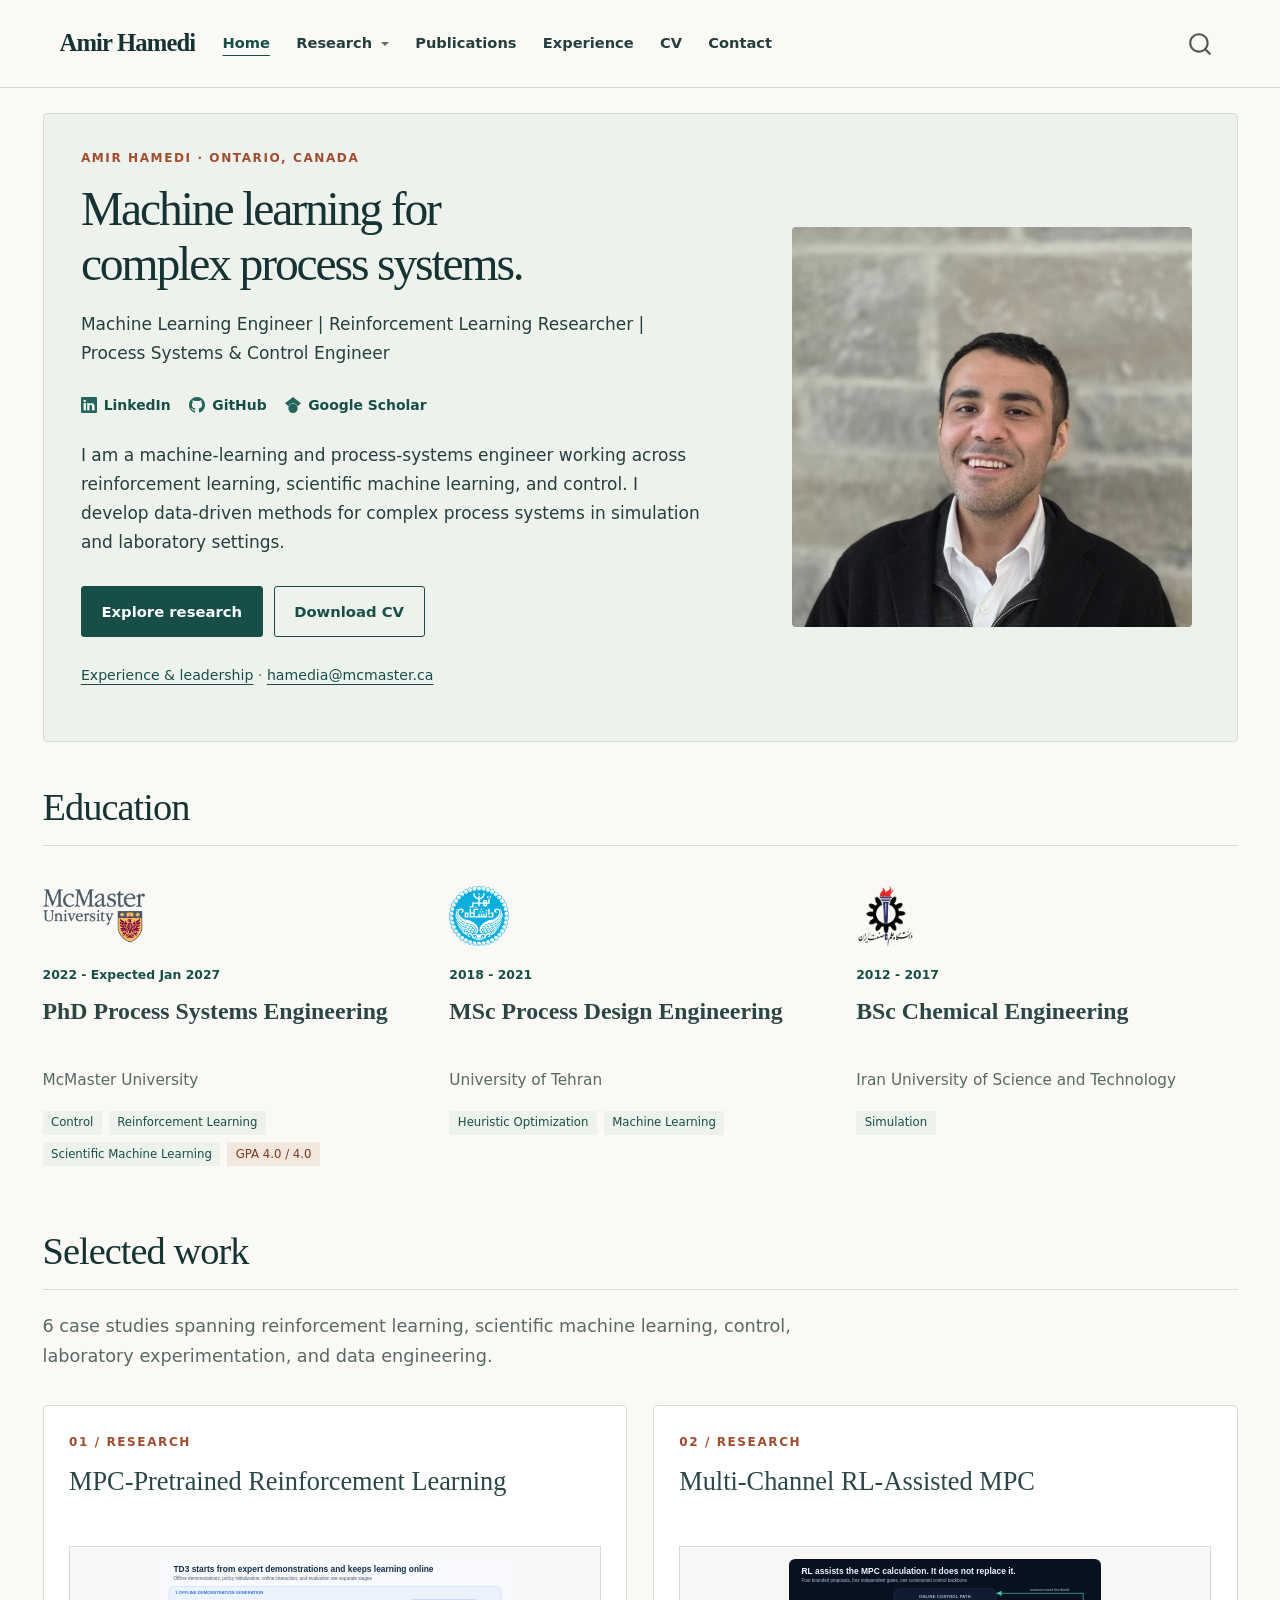
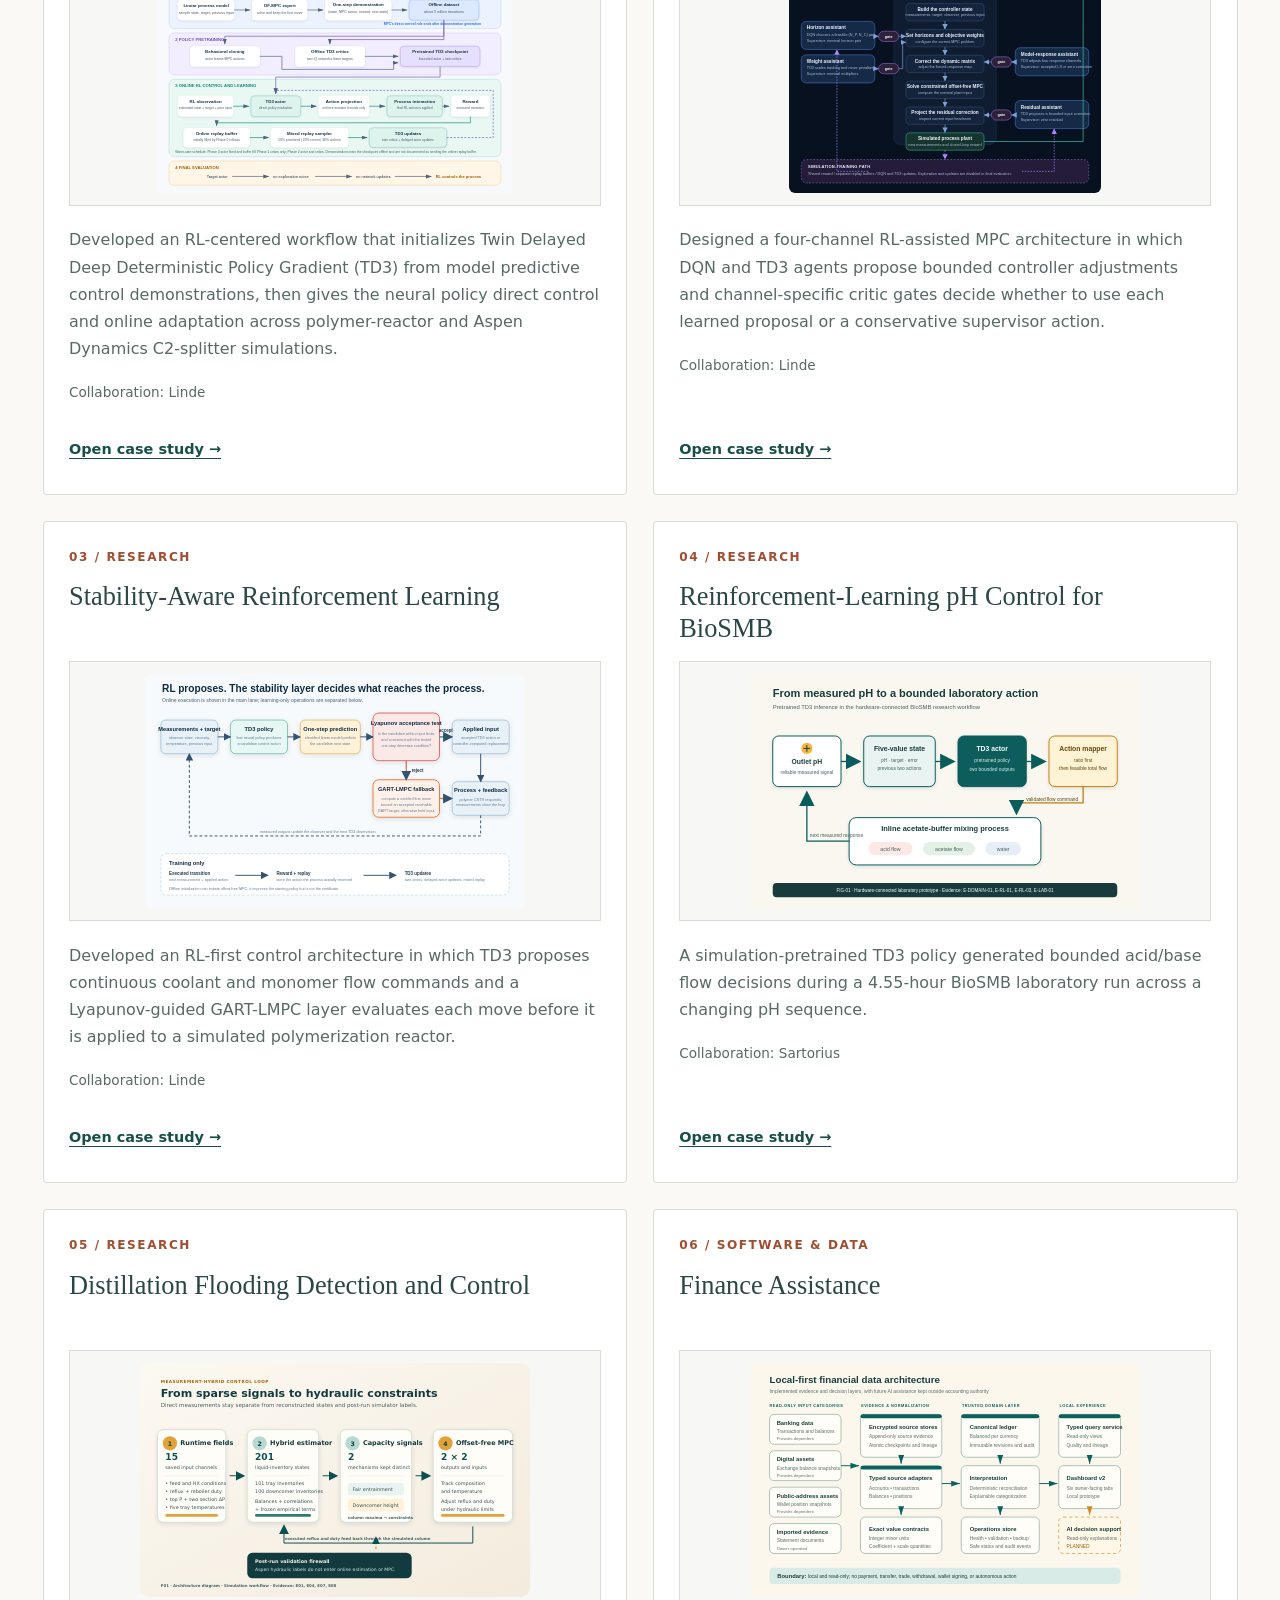
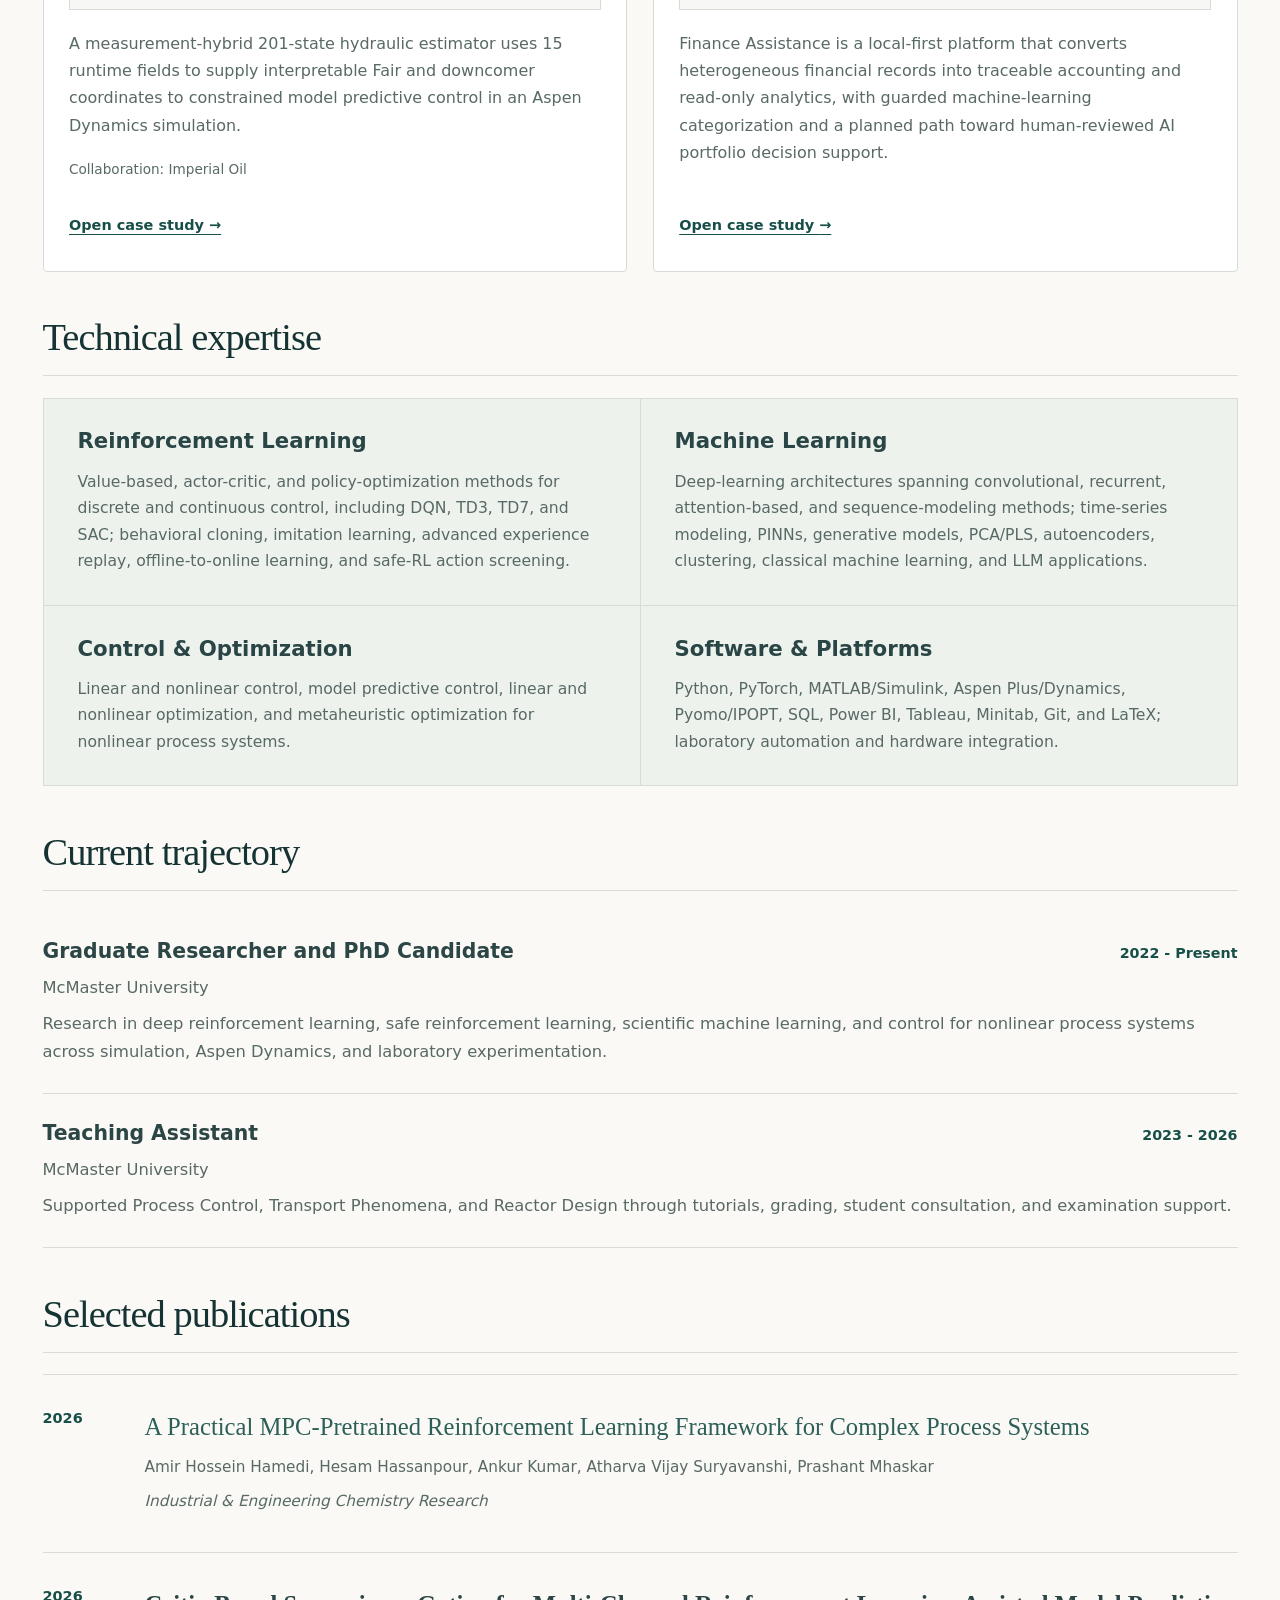
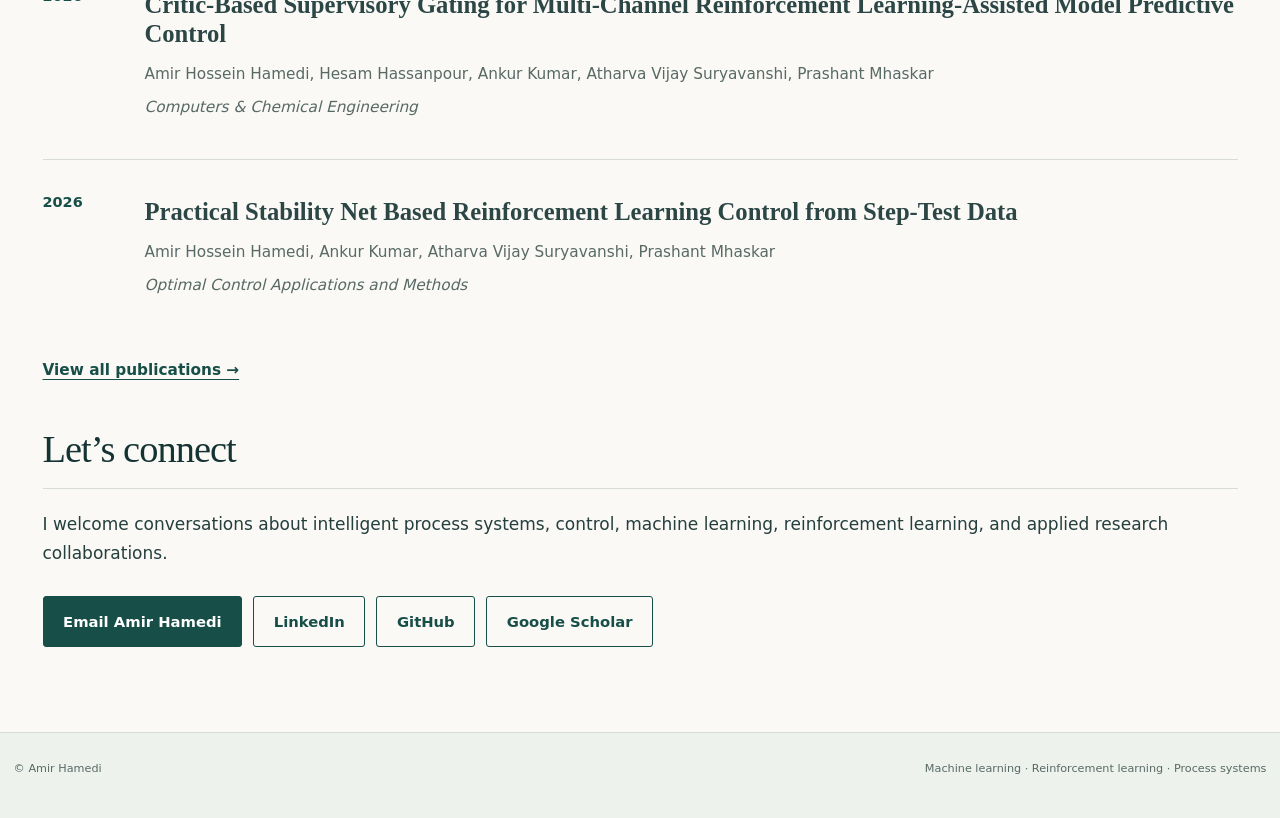
==== index.html @ c7c237b6 "Publish approved personal website and unchanged CV" ====
<!DOCTYPE html>
<html xmlns="http://www.w3.org/1999/xhtml" lang="en" xml:lang="en"><head>

<meta charset="utf-8">
<meta name="generator" content="quarto-1.9.38">

<meta name="viewport" content="width=device-width, initial-scale=1.0, user-scalable=yes">

<meta name="description" content="Machine Learning Engineer | Reinforcement Learning Researcher | Process Systems &amp; Control Engineer. Research, software, experience, and CV.">

<title>Amir Hamedi — Machine Learning, Reinforcement Learning &amp; Control – Amir Hamedi</title>
<style>
/* Default styles provided by pandoc.
** See https://pandoc.org/MANUAL.html#variables-for-html for config info.
*/
code{white-space: pre-wrap;}
span.smallcaps{font-variant: small-caps;}
div.columns{display: flex; gap: min(4vw, 1.5em);}
div.column{flex: auto; overflow-x: auto;}
div.hanging-indent{margin-left: 1.5em; text-indent: -1.5em;}
ul.task-list{list-style: none;}
ul.task-list li input[type="checkbox"] {
  width: 0.8em;
  margin: 0 0.8em 0.2em -1em; /* quarto-specific, see https://github.com/quarto-dev/quarto-cli/issues/4556 */ 
  vertical-align: middle;
}
</style>


<script src="site_libs/quarto-nav/quarto-nav.js"></script>
<script src="site_libs/clipboard/clipboard.min.js"></script>
<script src="site_libs/quarto-search/autocomplete.umd.js"></script>
<script src="site_libs/quarto-search/fuse.min.js"></script>
<script src="site_libs/quarto-search/quarto-search.js"></script>
<meta name="quarto:offset" content="./">
<link href="./favicon.svg" rel="icon" type="image/svg+xml">
<script src="site_libs/quarto-html/quarto.js" type="module"></script>
<script src="site_libs/quarto-html/tabsets/tabsets.js" type="module"></script>
<script src="site_libs/quarto-html/popper.min.js"></script>
<script src="site_libs/quarto-html/tippy.umd.min.js"></script>
<script src="site_libs/quarto-html/anchor.min.js"></script>
<link href="site_libs/quarto-html/tippy.css" rel="stylesheet">
<link href="site_libs/quarto-html/quarto-syntax-highlighting-15634bcf2e68342d4ad2dfa704d543f6.css" rel="stylesheet" id="quarto-text-highlighting-styles">
<script src="site_libs/bootstrap/bootstrap.min.js"></script>
<link href="site_libs/bootstrap/bootstrap-icons.css" rel="stylesheet">
<link href="site_libs/bootstrap/bootstrap-f1567f6532da11e0b3c9d7d9c23d1e21.min.css" rel="stylesheet" append-hash="true" id="quarto-bootstrap" data-mode="light">
<script id="quarto-search-options" type="application/json">{
  "location": "navbar",
  "copy-button": false,
  "collapse-after": 3,
  "panel-placement": "end",
  "type": "overlay",
  "limit": 50,
  "keyboard-shortcut": [
    "f",
    "/",
    "s"
  ],
  "show-item-context": false,
  "language": {
    "search-no-results-text": "No results",
    "search-matching-documents-text": "matching documents",
    "search-copy-link-title": "Copy link to search",
    "search-hide-matches-text": "Hide additional matches",
    "search-more-match-text": "more match in this document",
    "search-more-matches-text": "more matches in this document",
    "search-clear-button-title": "Clear",
    "search-text-placeholder": "",
    "search-detached-cancel-button-title": "Cancel",
    "search-submit-button-title": "Submit",
    "search-label": "Search"
  }
}</script>


<link rel="stylesheet" href="styles.css">
<meta property="og:title" content="Amir Hamedi — Machine Learning, Reinforcement Learning &amp; Control">
<meta property="og:description" content="Machine Learning Engineer | Reinforcement Learning Researcher | Process Systems &amp; Control Engineer. Research, software, experience, and CV.">
<meta property="og:image" content="https://amirhamedi.me/assets/profile/amir-hamedi.jpg">
<meta property="og:site_name" content="Amir Hamedi">
<meta property="og:image:alt" content="Portrait of Amir Hamedi">
</head>

<body class="nav-fixed fullcontent quarto-light">

<div id="quarto-search-results"></div>
  <header id="quarto-header" class="headroom fixed-top">
    <nav class="navbar navbar-expand-lg " data-bs-theme="dark">
      <div class="navbar-container container-fluid">
      <div class="navbar-brand-container mx-auto">
    <a class="navbar-brand" href="./index.html">
    <span class="navbar-title">Amir Hamedi</span>
    </a>
  </div>
            <div id="quarto-search" class="" title="Search"></div>
          <button class="navbar-toggler" type="button" data-bs-toggle="collapse" data-bs-target="#navbarCollapse" aria-controls="navbarCollapse" role="menu" aria-expanded="false" aria-label="Toggle navigation" onclick="if (window.quartoToggleHeadroom) { window.quartoToggleHeadroom(); }">
  <span class="navbar-toggler-icon"></span>
</button>
          <div class="collapse navbar-collapse" id="navbarCollapse">
            <ul class="navbar-nav navbar-nav-scroll me-auto">
  <li class="nav-item">
    <a class="nav-link active" href="./index.html" aria-current="page"> 
<span class="menu-text">Home</span></a>
  </li>  
  <li class="nav-item dropdown ">
    <a class="nav-link dropdown-toggle" href="#" id="nav-menu-research" role="link" data-bs-toggle="dropdown" aria-expanded="false">
 <span class="menu-text">Research</span>
    </a>
    <ul class="dropdown-menu" aria-labelledby="nav-menu-research">    
        <li>
    <a class="dropdown-item" href="./projects.html">
 <span class="dropdown-text">Research Overview</span></a>
  </li>  
        <li>
    <a class="dropdown-item" href="./research/mpc-pretrained-rl.html">
 <span class="dropdown-text">MPC-Pretrained Reinforcement Learning</span></a>
  </li>  
        <li>
    <a class="dropdown-item" href="./research/multi-channel-rl-mpc.html">
 <span class="dropdown-text">Multi-Channel RL-Assisted MPC</span></a>
  </li>  
        <li>
    <a class="dropdown-item" href="./research/stability-aware-rl.html">
 <span class="dropdown-text">Stability-Aware Reinforcement Learning</span></a>
  </li>  
        <li>
    <a class="dropdown-item" href="./research/biosmb-ph-control.html">
 <span class="dropdown-text">Reinforcement-Learning pH Control for BioSMB</span></a>
  </li>  
        <li>
    <a class="dropdown-item" href="./research/distillation-flooding.html">
 <span class="dropdown-text">Distillation Flooding Detection and Control</span></a>
  </li>  
        <li>
    <a class="dropdown-item" href="./research/finance-assistance.html">
 <span class="dropdown-text">Finance Assistance</span></a>
  </li>  
    </ul>
  </li>
  <li class="nav-item">
    <a class="nav-link" href="./publications.html"> 
<span class="menu-text">Publications</span></a>
  </li>  
  <li class="nav-item">
    <a class="nav-link" href="./experience.html"> 
<span class="menu-text">Experience</span></a>
  </li>  
  <li class="nav-item">
    <a class="nav-link" href="./cv.html"> 
<span class="menu-text">CV</span></a>
  </li>  
  <li class="nav-item">
    <a class="nav-link" href="./contact.html"> 
<span class="menu-text">Contact</span></a>
  </li>  
</ul>
          </div> <!-- /navcollapse -->
            <div class="quarto-navbar-tools">
</div>
      </div> <!-- /container-fluid -->
    </nav>
</header>
<!-- content -->
<div id="quarto-content" class="quarto-container page-columns page-rows-contents page-layout-article page-navbar">
<!-- sidebar -->
<!-- margin-sidebar -->
    
<!-- main -->
<main class="content" id="quarto-document-content"><header id="title-block-header" class="quarto-title-block"><h1 class="title display-7">Amir Hamedi</h1></header>

<header id="title-block-header">


</header>


<div class="hero">
<div class="hero-copy">
<div class="eyebrow">
<p>Amir Hamedi · Ontario, Canada</p>
</div>
<section id="machine-learning-for-complex-process-systems." class="level1">
<h1>Machine learning for complex process systems.</h1>
<p class="hero-role">
Machine Learning Engineer | Reinforcement Learning Researcher | Process Systems &amp; Control Engineer
</p>
<nav class="profile-links" aria-label="Professional profiles">

  <a href="https://www.linkedin.com/in/amir-hossein-hamedi/" rel="me" class="profile-link">
    <i class="bi bi-linkedin" aria-hidden="true"></i>
    <span>LinkedIn</span>
  </a>

  <a href="https://github.com/amirhm10" rel="me" class="profile-link">
    <i class="bi bi-github" aria-hidden="true"></i>
    <span>GitHub</span>
  </a>

  <a href="https://scholar.google.ca/citations?user=NS57XxEAAAAJ&amp;hl=en&amp;oi=ao" rel="me" class="profile-link">
    <svg xmlns="http://www.w3.org/2000/svg" width="16" height="16" viewbox="0 0 24 24" fill="#24645c" style="width:16px;height:16px;flex:none" aria-hidden="true"><path d="M5.242 13.769L0 9.5 12 0l12 9.5-5.242 4.269C17.548 11.249 14.978 9.5 12 9.5c-2.977 0-5.548 1.748-6.758 4.269zM12 10a7 7 0 1 0 0 14 7 7 0 0 0 0-14z"></path></svg>
    <span>Google Scholar</span>
  </a>

</nav>
<p>I am a machine-learning and process-systems engineer working across reinforcement learning, scientific machine learning, and control. I develop data-driven methods for complex process systems in simulation and laboratory settings.</p>
<div class="hero-actions">
<p><a href="projects.html" class="button button-primary">Explore research</a> <a href="files/amir-hamedi-cv.pdf" class="button button-secondary" download="">Download CV</a></p>
</div>
<div class="contact-strip">
<p><a href="experience.html">Experience &amp; leadership</a> · <a href="mailto:hamedia@mcmaster.ca">hamedia@mcmaster.ca</a></p>
</div>
</section>
</div>
<div class="hero-portrait">
<p><img src="assets/profile/amir-hamedi.jpg" alt="Portrait of Amir Hamedi" width="400" height="400" decoding="async" fetchpriority="high"></p>
</div>
</div>
<section id="education" class="level2">
<h2 class="anchored" data-anchor-id="education">Education</h2>
<div class="education-grid">

<article class="education-card">
  <div class="education-card-head">
    <div class="education-card-copy">
      <span class="education-period">2022 - Expected Jan 2027</span>
      <h3 class="anchored">PhD Process Systems Engineering</h3>
      <span class="education-organization">McMaster University</span>
    </div>
    <div class="education-logo-frame"><img src="assets/education/mcmaster-university.png" alt="McMaster University logo" width="316" height="168" loading="lazy" decoding="async"></div>
  </div>
  
  <div class="education-tags" aria-label="Academic focus">
    <span class="education-tag">Control</span><span class="education-tag">Reinforcement Learning</span><span class="education-tag">Scientific Machine Learning</span>
    <span class="education-tag education-gpa">GPA 4.0 / 4.0</span>
  </div>
  
</article>

<article class="education-card">
  <div class="education-card-head">
    <div class="education-card-copy">
      <span class="education-period">2018 - 2021</span>
      <h3 class="anchored">MSc Process Design Engineering</h3>
      <span class="education-organization">University of Tehran</span>
    </div>
    <div class="education-logo-frame"><img src="assets/education/university-of-tehran.svg" alt="University of Tehran logo" width="316" height="316" loading="lazy" decoding="async"></div>
  </div>
  
  <div class="education-tags" aria-label="Academic focus">
    <span class="education-tag">Heuristic Optimization</span><span class="education-tag">Machine Learning</span>
    
  </div>
  
</article>

<article class="education-card">
  <div class="education-card-head">
    <div class="education-card-copy">
      <span class="education-period">2012 - 2017</span>
      <h3 class="anchored">BSc Chemical Engineering</h3>
      <span class="education-organization">Iran University of Science and Technology</span>
    </div>
    <div class="education-logo-frame"><img src="assets/education/iran-university-science-technology.png" alt="Iran University of Science and Technology logo" width="313" height="317" loading="lazy" decoding="async"></div>
  </div>
  
  <div class="education-tags" aria-label="Academic focus">
    <span class="education-tag">Simulation</span>
    
  </div>
  
</article>

</div>
</section>
<section id="selected-work" class="level2">
<h2 class="anchored" data-anchor-id="selected-work">Selected work</h2>
<div class="section-lede">
<p>6 case studies spanning reinforcement learning, scientific machine learning, control, laboratory experimentation, and data engineering.</p>
</div>
<div class="research-grid">

  <article class="research-card">
    <span class="project-index">01 / RESEARCH</span>
    <h3 class="anchored"><a href="research/mpc-pretrained-rl.html">MPC-Pretrained Reinforcement Learning</a></h3>
    
    <a class="work-preview" href="research/mpc-pretrained-rl.html" aria-label="Explore MPC-Pretrained Reinforcement Learning">
      <img src="assets/projects/mpc-pretrained-rl/architecture-overview.svg" alt="Four-stage diagram showing offline MPC demonstration generation, behavioral cloning and offline critic training, online TD3 control with bounded actions and mixed replay, and final evaluation without exploration or network updates. MPC is used to initialize the RL policy and is not the online controller." width="600" height="260" loading="lazy" decoding="async">
    </a>
    
    <p class="research-card-summary">Developed an RL-centered workflow that initializes Twin Delayed Deep Deterministic Policy Gradient (TD3) from model predictive control demonstrations, then gives the neural policy direct control and online adaptation across polymer-reactor and Aspen Dynamics C2-splitter simulations.</p>
    <p class="meta-line">Collaboration: Linde</p>
    <p class="research-card-action"><a class="card-link" href="research/mpc-pretrained-rl.html">Open case study <span aria-hidden="true">→</span></a></p>
  </article>

  <article class="research-card">
    <span class="project-index">02 / RESEARCH</span>
    <h3 class="anchored"><a href="research/multi-channel-rl-mpc.html">Multi-Channel RL-Assisted MPC</a></h3>
    
    <a class="work-preview" href="research/multi-channel-rl-mpc.html" aria-label="Explore Multi-Channel RL-Assisted MPC">
      <img src="assets/projects/multi-channel-rl-mpc/architecture-overview.svg" alt="A vertical controller pipeline connects measurements and targets to horizon and weight configuration, dynamic-matrix correction, constrained MPC, residual projection, and a simulated process. A DQN assistant and three TD3 assistants each pass through a separate critic gate, with a dashed simulation-learning path below." width="600" height="260" loading="lazy" decoding="async">
    </a>
    
    <p class="research-card-summary">Designed a four-channel RL-assisted MPC architecture in which DQN and TD3 agents propose bounded controller adjustments and channel-specific critic gates decide whether to use each learned proposal or a conservative supervisor action.</p>
    <p class="meta-line">Collaboration: Linde</p>
    <p class="research-card-action"><a class="card-link" href="research/multi-channel-rl-mpc.html">Open case study <span aria-hidden="true">→</span></a></p>
  </article>

  <article class="research-card">
    <span class="project-index">03 / RESEARCH</span>
    <h3 class="anchored"><a href="research/stability-aware-rl.html">Stability-Aware Reinforcement Learning</a></h3>
    
    <a class="work-preview" href="research/stability-aware-rl.html" aria-label="Explore Stability-Aware Reinforcement Learning">
      <img src="assets/projects/stability-aware-rl/architecture-overview.svg" alt="A left-to-right flow from measurements and target through TD3, one-step prediction, and a Lyapunov acceptance test. The accepted path goes to the applied input; the rejected path goes to GART-LMPC fallback before joining the applied-input path. Process feedback closes the loop, while reward, replay, and policy updates appear in a separate training-only lane." width="600" height="260" loading="lazy" decoding="async">
    </a>
    
    <p class="research-card-summary">Developed an RL-first control architecture in which TD3 proposes continuous coolant and monomer flow commands and a Lyapunov-guided GART-LMPC layer evaluates each move before it is applied to a simulated polymerization reactor.</p>
    <p class="meta-line">Collaboration: Linde</p>
    <p class="research-card-action"><a class="card-link" href="research/stability-aware-rl.html">Open case study <span aria-hidden="true">→</span></a></p>
  </article>

  <article class="research-card">
    <span class="project-index">04 / RESEARCH</span>
    <h3 class="anchored"><a href="research/biosmb-ph-control.html">Reinforcement-Learning pH Control for BioSMB</a></h3>
    
    <a class="work-preview" href="research/biosmb-ph-control.html" aria-label="Explore Reinforcement-Learning pH Control for BioSMB">
      <img src="assets/projects/biosmb-ph-control/biosmb-control-workflow.svg" alt="Diagram showing outlet pH flowing into a five-value state, then a pretrained TD3 actor, a ratio-first action mapper, and an inline acetate-buffer mixing process with acid, acetate, and water streams returning the next pH measurement." width="600" height="260" loading="lazy" decoding="async">
    </a>
    
    <p class="research-card-summary">A simulation-pretrained TD3 policy generated bounded acid/base flow decisions during a 4.55-hour BioSMB laboratory run across a changing pH sequence.</p>
    <p class="meta-line">Collaboration: Sartorius</p>
    <p class="research-card-action"><a class="card-link" href="research/biosmb-ph-control.html">Open case study <span aria-hidden="true">→</span></a></p>
  </article>

  <article class="research-card">
    <span class="project-index">05 / RESEARCH</span>
    <h3 class="anchored"><a href="research/distillation-flooding.html">Distillation Flooding Detection and Control</a></h3>
    
    <a class="work-preview" href="research/distillation-flooding.html" aria-label="Explore Distillation Flooding Detection and Control">
      <img src="assets/projects/distillation-flooding/flooding-workflow.svg" alt="Left-to-right workflow showing sparse process measurements entering a 201-state hydraulic estimator, producing two flooding coordinates for offset-free MPC, with a separate dashed path to post-run Aspen validation." width="600" height="260" loading="lazy" decoding="async">
    </a>
    
    <p class="research-card-summary">A measurement-hybrid 201-state hydraulic estimator uses 15 runtime fields to supply interpretable Fair and downcomer coordinates to constrained model predictive control in an Aspen Dynamics simulation.</p>
    <p class="meta-line">Collaboration: Imperial Oil</p>
    <p class="research-card-action"><a class="card-link" href="research/distillation-flooding.html">Open case study <span aria-hidden="true">→</span></a></p>
  </article>

  <article class="research-card">
    <span class="project-index">06 / SOFTWARE &amp; DATA</span>
    <h3 class="anchored"><a href="research/finance-assistance.html">Finance Assistance</a></h3>
    
    <a class="work-preview" href="research/finance-assistance.html" aria-label="Explore Finance Assistance">
      <img src="assets/projects/finance-assistance/platform-architecture.svg" alt="Layered architecture showing generic read-only financial inputs flowing through encrypted evidence stores and typed adapters into an exact canonical ledger, reconciliation, categorization, operations, typed queries, and Dashboard v2, with a dashed planned AI layer." width="600" height="260" loading="lazy" decoding="async">
    </a>
    
    <p class="research-card-summary">Finance Assistance is a local-first platform that converts heterogeneous financial records into traceable accounting and read-only analytics, with guarded machine-learning categorization and a planned path toward human-reviewed AI portfolio decision support.</p>
    
    <p class="research-card-action"><a class="card-link" href="research/finance-assistance.html">Open case study <span aria-hidden="true">→</span></a></p>
  </article>

</div>

</section>
<section id="technical-expertise" class="level2">
<h2 class="anchored" data-anchor-id="technical-expertise">Technical expertise</h2>
<div class="card-grid">
<section id="reinforcement-learning" class="level3 capability-card">
<h3 class="anchored" data-anchor-id="reinforcement-learning">Reinforcement Learning</h3>
<p>Value-based, actor-critic, and policy-optimization methods for discrete and continuous control, including DQN, TD3, TD7, and SAC; behavioral cloning, imitation learning, advanced experience replay, offline-to-online learning, and safe-RL action screening.</p>
</section>
<section id="machine-learning" class="level3 capability-card">
<h3 class="anchored" data-anchor-id="machine-learning">Machine Learning</h3>
<p>Deep-learning architectures spanning convolutional, recurrent, attention-based, and sequence-modeling methods; time-series modeling, PINNs, generative models, PCA/PLS, autoencoders, clustering, classical machine learning, and LLM applications.</p>
</section>
<section id="control-optimization" class="level3 capability-card">
<h3 class="anchored" data-anchor-id="control-optimization">Control &amp; Optimization</h3>
<p>Linear and nonlinear control, model predictive control, linear and nonlinear optimization, and metaheuristic optimization for nonlinear process systems.</p>
</section>
<section id="software-platforms" class="level3 capability-card">
<h3 class="anchored" data-anchor-id="software-platforms">Software &amp; Platforms</h3>
<p>Python, PyTorch, MATLAB/Simulink, Aspen Plus/Dynamics, Pyomo/IPOPT, SQL, Power BI, Tableau, Minitab, Git, and LaTeX; laboratory automation and hardware integration.</p>
</section>
</div>
</section>
<section id="current-trajectory" class="level2">
<h2 class="anchored" data-anchor-id="current-trajectory">Current trajectory</h2>
<div class="timeline-list">

  <article class="timeline-item">
    <div class="timeline-heading">
      <h3 class="anchored">Graduate Researcher and PhD Candidate</h3>
      <span class="timeline-period">2022 - Present</span>
    </div>
    <p class="timeline-org">McMaster University</p>
    <p class="timeline-description">Research in deep reinforcement learning, safe reinforcement learning, scientific machine learning, and control for nonlinear process systems across simulation, Aspen Dynamics, and laboratory experimentation.</p>
  </article>

  <article class="timeline-item">
    <div class="timeline-heading">
      <h3 class="anchored">Teaching Assistant</h3>
      <span class="timeline-period">2023 - 2026</span>
    </div>
    <p class="timeline-org">McMaster University</p>
    <p class="timeline-description">Supported Process Control, Transport Phenomena, and Reactor Design through tutorials, grading, student consultation, and examination support.</p>
  </article>

</div>

</section>
<section id="selected-publications" class="level2">
<h2 class="anchored" data-anchor-id="selected-publications">Selected publications</h2>
<div class="publication-row">
<p><span class="publication-year">2026</span></p>
<section id="a-practical-mpc-pretrained-reinforcement-learning-framework-for-complex-process-systems" class="level3">
<h3 class="anchored" data-anchor-id="a-practical-mpc-pretrained-reinforcement-learning-framework-for-complex-process-systems"><a href="https://doi.org/10.1021/acs.iecr.6c00277">A Practical MPC-Pretrained Reinforcement Learning Framework for Complex Process Systems</a></h3>
<p>Amir Hossein Hamedi, Hesam Hassanpour, Ankur Kumar, Atharva Vijay Suryavanshi, Prashant Mhaskar</p>
<p><em>Industrial &amp; Engineering Chemistry Research</em></p>
</section>
</div>
<div class="publication-row">
<p><span class="publication-year">2026</span></p>
<section id="critic-based-supervisory-gating-for-multi-channel-reinforcement-learning-assisted-model-predictive-control" class="level3">
<h3 class="anchored" data-anchor-id="critic-based-supervisory-gating-for-multi-channel-reinforcement-learning-assisted-model-predictive-control">Critic-Based Supervisory Gating for Multi-Channel Reinforcement Learning-Assisted Model Predictive Control</h3>
<p>Amir Hossein Hamedi, Hesam Hassanpour, Ankur Kumar, Atharva Vijay Suryavanshi, Prashant Mhaskar</p>
<p><em>Computers &amp; Chemical Engineering</em></p>
</section>
</div>
<div class="publication-row">
<p><span class="publication-year">2026</span></p>
<section id="practical-stability-net-based-reinforcement-learning-control-from-step-test-data" class="level3">
<h3 class="anchored" data-anchor-id="practical-stability-net-based-reinforcement-learning-control-from-step-test-data">Practical Stability Net Based Reinforcement Learning Control from Step-Test Data</h3>
<p>Amir Hossein Hamedi, Ankur Kumar, Atharva Vijay Suryavanshi, Prashant Mhaskar</p>
<p><em>Optimal Control Applications and Methods</em></p>
</section>
</div>
<p><a href="publications.html" class="text-link">View all publications →</a></p>
</section>
<section id="lets-connect" class="level2">
<h2 class="anchored" data-anchor-id="lets-connect">Let’s connect</h2>
<p>I welcome conversations about intelligent process systems, control, machine learning, reinforcement learning, and applied research collaborations.</p>
<div class="contact-actions">
<p><a href="mailto:hamedia@mcmaster.ca" class="button button-primary">Email Amir Hamedi</a> <a href="https://www.linkedin.com/in/amir-hossein-hamedi/" class="button button-secondary">LinkedIn</a> <a href="https://github.com/amirhm10" class="button button-secondary">GitHub</a> <a href="https://scholar.google.ca/citations?user=NS57XxEAAAAJ&amp;hl=en&amp;oi=ao" class="button button-secondary">Google Scholar</a></p>
</div>


</section>

</main> <!-- /main -->
<script id="quarto-html-after-body" type="application/javascript">
  window.document.addEventListener("DOMContentLoaded", function (event) {
    const icon = "";
    const anchorJS = new window.AnchorJS();
    anchorJS.options = {
      placement: 'right',
      icon: icon
    };
    anchorJS.add('.anchored');
    const isCodeAnnotation = (el) => {
      for (const clz of el.classList) {
        if (clz.startsWith('code-annotation-')) {                     
          return true;
        }
      }
      return false;
    }
    const onCopySuccess = function(e) {
      // button target
      const button = e.trigger;
      // don't keep focus
      button.blur();
      // flash "checked"
      button.classList.add('code-copy-button-checked');
      var currentTitle = button.getAttribute("title");
      button.setAttribute("title", "Copied!");
      let tooltip;
      if (window.bootstrap) {
        button.setAttribute("data-bs-toggle", "tooltip");
        button.setAttribute("data-bs-placement", "left");
        button.setAttribute("data-bs-title", "Copied!");
        tooltip = new bootstrap.Tooltip(button, 
          { trigger: "manual", 
            customClass: "code-copy-button-tooltip",
            offset: [0, -8]});
        tooltip.show();    
      }
      setTimeout(function() {
        if (tooltip) {
          tooltip.hide();
          button.removeAttribute("data-bs-title");
          button.removeAttribute("data-bs-toggle");
          button.removeAttribute("data-bs-placement");
        }
        button.setAttribute("title", currentTitle);
        button.classList.remove('code-copy-button-checked');
      }, 1000);
      // clear code selection
      e.clearSelection();
    }
    const getTextToCopy = function(trigger) {
      const outerScaffold = trigger.parentElement.cloneNode(true);
      const codeEl = outerScaffold.querySelector('code');
      for (const childEl of codeEl.children) {
        if (isCodeAnnotation(childEl)) {
          childEl.remove();
        }
      }
      return codeEl.innerText;
    }
    const clipboard = new window.ClipboardJS('.code-copy-button:not([data-in-quarto-modal])', {
      text: getTextToCopy
    });
    clipboard.on('success', onCopySuccess);
    if (window.document.getElementById('quarto-embedded-source-code-modal')) {
      const clipboardModal = new window.ClipboardJS('.code-copy-button[data-in-quarto-modal]', {
        text: getTextToCopy,
        container: window.document.getElementById('quarto-embedded-source-code-modal')
      });
      clipboardModal.on('success', onCopySuccess);
    }
      var localhostRegex = new RegExp(/^(?:http|https):\/\/localhost\:?[0-9]*\//);
      var mailtoRegex = new RegExp(/^mailto:/);
        var filterRegex = new RegExp("https:\/\/amirhamedi\.me");
      var isInternal = (href) => {
          return filterRegex.test(href) || localhostRegex.test(href) || mailtoRegex.test(href);
      }
      // Inspect non-navigation links and adorn them if external
     var links = window.document.querySelectorAll('a[href]:not(.nav-link):not(.navbar-brand):not(.toc-action):not(.sidebar-link):not(.sidebar-item-toggle):not(.pagination-link):not(.no-external):not([aria-hidden]):not(.dropdown-item):not(.quarto-navigation-tool):not(.about-link)');
      for (var i=0; i<links.length; i++) {
        const link = links[i];
        if (!isInternal(link.href)) {
          // undo the damage that might have been done by quarto-nav.js in the case of
          // links that we want to consider external
          if (link.dataset.originalHref !== undefined) {
            link.href = link.dataset.originalHref;
          }
            // target, if specified
            link.setAttribute("target", "_blank");
            if (link.getAttribute("rel") === null) {
              link.setAttribute("rel", "noopener");
            }
        }
      }
    function tippyHover(el, contentFn, onTriggerFn, onUntriggerFn) {
      const config = {
        allowHTML: true,
        maxWidth: 500,
        delay: 100,
        arrow: false,
        appendTo: function(el) {
            return el.parentElement;
        },
        interactive: true,
        interactiveBorder: 10,
        theme: 'quarto',
        placement: 'bottom-start',
      };
      if (contentFn) {
        config.content = contentFn;
      }
      if (onTriggerFn) {
        config.onTrigger = onTriggerFn;
      }
      if (onUntriggerFn) {
        config.onUntrigger = onUntriggerFn;
      }
      window.tippy(el, config); 
    }
    const noterefs = window.document.querySelectorAll('a[role="doc-noteref"]');
    for (var i=0; i<noterefs.length; i++) {
      const ref = noterefs[i];
      tippyHover(ref, function() {
        // use id or data attribute instead here
        let href = ref.getAttribute('data-footnote-href') || ref.getAttribute('href');
        try { href = new URL(href).hash; } catch {}
        const id = href.replace(/^#\/?/, "");
        const note = window.document.getElementById(id);
        if (note) {
          return note.innerHTML;
        } else {
          return "";
        }
      });
    }
    const xrefs = window.document.querySelectorAll('a.quarto-xref');
    const processXRef = (id, note) => {
      // Strip column container classes
      const stripColumnClz = (el) => {
        el.classList.remove("page-full", "page-columns");
        if (el.children) {
          for (const child of el.children) {
            stripColumnClz(child);
          }
        }
      }
      stripColumnClz(note)
      if (id === null || id.startsWith('sec-')) {
        // Special case sections, only their first couple elements
        const container = document.createElement("div");
        if (note.children && note.children.length > 2) {
          container.appendChild(note.children[0].cloneNode(true));
          for (let i = 1; i < note.children.length; i++) {
            const child = note.children[i];
            if (child.tagName === "P" && child.innerText === "") {
              continue;
            } else {
              container.appendChild(child.cloneNode(true));
              break;
            }
          }
          if (window.Quarto?.typesetMath) {
            window.Quarto.typesetMath(container);
          }
          return container.innerHTML
        } else {
          if (window.Quarto?.typesetMath) {
            window.Quarto.typesetMath(note);
          }
          return note.innerHTML;
        }
      } else {
        // Remove any anchor links if they are present
        const anchorLink = note.querySelector('a.anchorjs-link');
        if (anchorLink) {
          anchorLink.remove();
        }
        if (window.Quarto?.typesetMath) {
          window.Quarto.typesetMath(note);
        }
        if (note.classList.contains("callout")) {
          return note.outerHTML;
        } else {
          return note.innerHTML;
        }
      }
    }
    for (var i=0; i<xrefs.length; i++) {
      const xref = xrefs[i];
      tippyHover(xref, undefined, function(instance) {
        instance.disable();
        let url = xref.getAttribute('href');
        let hash = undefined; 
        if (url.startsWith('#')) {
          hash = url;
        } else {
          try { hash = new URL(url).hash; } catch {}
        }
        if (hash) {
          const id = hash.replace(/^#\/?/, "");
          const note = window.document.getElementById(id);
          if (note !== null) {
            try {
              const html = processXRef(id, note.cloneNode(true));
              instance.setContent(html);
            } finally {
              instance.enable();
              instance.show();
            }
          } else {
            // See if we can fetch this
            fetch(url.split('#')[0])
            .then(res => res.text())
            .then(html => {
              const parser = new DOMParser();
              const htmlDoc = parser.parseFromString(html, "text/html");
              const note = htmlDoc.getElementById(id);
              if (note !== null) {
                const html = processXRef(id, note);
                instance.setContent(html);
              } 
            }).finally(() => {
              instance.enable();
              instance.show();
            });
          }
        } else {
          // See if we can fetch a full url (with no hash to target)
          // This is a special case and we should probably do some content thinning / targeting
          fetch(url)
          .then(res => res.text())
          .then(html => {
            const parser = new DOMParser();
            const htmlDoc = parser.parseFromString(html, "text/html");
            const note = htmlDoc.querySelector('main.content');
            if (note !== null) {
              // This should only happen for chapter cross references
              // (since there is no id in the URL)
              // remove the first header
              if (note.children.length > 0 && note.children[0].tagName === "HEADER") {
                note.children[0].remove();
              }
              const html = processXRef(null, note);
              instance.setContent(html);
            } 
          }).finally(() => {
            instance.enable();
            instance.show();
          });
        }
      }, function(instance) {
      });
    }
        let selectedAnnoteEl;
        const selectorForAnnotation = ( cell, annotation) => {
          let cellAttr = 'data-code-cell="' + cell + '"';
          let lineAttr = 'data-code-annotation="' +  annotation + '"';
          const selector = 'span[' + cellAttr + '][' + lineAttr + ']';
          return selector;
        }
        const selectCodeLines = (annoteEl) => {
          const doc = window.document;
          const targetCell = annoteEl.getAttribute("data-target-cell");
          const targetAnnotation = annoteEl.getAttribute("data-target-annotation");
          const annoteSpan = window.document.querySelector(selectorForAnnotation(targetCell, targetAnnotation));
          const lines = annoteSpan.getAttribute("data-code-lines").split(",");
          const lineIds = lines.map((line) => {
            return targetCell + "-" + line;
          })
          let top = null;
          let height = null;
          let parent = null;
          if (lineIds.length > 0) {
              //compute the position of the single el (top and bottom and make a div)
              const el = window.document.getElementById(lineIds[0]);
              top = el.offsetTop;
              height = el.offsetHeight;
              parent = el.parentElement.parentElement;
            if (lineIds.length > 1) {
              const lastEl = window.document.getElementById(lineIds[lineIds.length - 1]);
              const bottom = lastEl.offsetTop + lastEl.offsetHeight;
              height = bottom - top;
            }
            if (top !== null && height !== null && parent !== null) {
              // cook up a div (if necessary) and position it 
              let div = window.document.getElementById("code-annotation-line-highlight");
              if (div === null) {
                div = window.document.createElement("div");
                div.setAttribute("id", "code-annotation-line-highlight");
                div.style.position = 'absolute';
                parent.appendChild(div);
              }
              div.style.top = top - 2 + "px";
              div.style.height = height + 4 + "px";
              div.style.left = 0;
              let gutterDiv = window.document.getElementById("code-annotation-line-highlight-gutter");
              if (gutterDiv === null) {
                gutterDiv = window.document.createElement("div");
                gutterDiv.setAttribute("id", "code-annotation-line-highlight-gutter");
                gutterDiv.style.position = 'absolute';
                const codeCell = window.document.getElementById(targetCell);
                const gutter = codeCell.querySelector('.code-annotation-gutter');
                gutter.appendChild(gutterDiv);
              }
              gutterDiv.style.top = top - 2 + "px";
              gutterDiv.style.height = height + 4 + "px";
            }
            selectedAnnoteEl = annoteEl;
          }
        };
        const unselectCodeLines = () => {
          const elementsIds = ["code-annotation-line-highlight", "code-annotation-line-highlight-gutter"];
          elementsIds.forEach((elId) => {
            const div = window.document.getElementById(elId);
            if (div) {
              div.remove();
            }
          });
          selectedAnnoteEl = undefined;
        };
          // Handle positioning of the toggle
      window.addEventListener(
        "resize",
        throttle(() => {
          elRect = undefined;
          if (selectedAnnoteEl) {
            selectCodeLines(selectedAnnoteEl);
          }
        }, 10)
      );
      function throttle(fn, ms) {
      let throttle = false;
      let timer;
        return (...args) => {
          if(!throttle) { // first call gets through
              fn.apply(this, args);
              throttle = true;
          } else { // all the others get throttled
              if(timer) clearTimeout(timer); // cancel #2
              timer = setTimeout(() => {
                fn.apply(this, args);
                timer = throttle = false;
              }, ms);
          }
        };
      }
        // Attach click handler to the DT
        const annoteDls = window.document.querySelectorAll('dt[data-target-cell]');
        for (const annoteDlNode of annoteDls) {
          annoteDlNode.addEventListener('click', (event) => {
            const clickedEl = event.target;
            if (clickedEl !== selectedAnnoteEl) {
              unselectCodeLines();
              const activeEl = window.document.querySelector('dt[data-target-cell].code-annotation-active');
              if (activeEl) {
                activeEl.classList.remove('code-annotation-active');
              }
              selectCodeLines(clickedEl);
              clickedEl.classList.add('code-annotation-active');
            } else {
              // Unselect the line
              unselectCodeLines();
              clickedEl.classList.remove('code-annotation-active');
            }
          });
        }
    const findCites = (el) => {
      const parentEl = el.parentElement;
      if (parentEl) {
        const cites = parentEl.dataset.cites;
        if (cites) {
          return {
            el,
            cites: cites.split(' ')
          };
        } else {
          return findCites(el.parentElement)
        }
      } else {
        return undefined;
      }
    };
    var bibliorefs = window.document.querySelectorAll('a[role="doc-biblioref"]');
    for (var i=0; i<bibliorefs.length; i++) {
      const ref = bibliorefs[i];
      const citeInfo = findCites(ref);
      if (citeInfo) {
        tippyHover(citeInfo.el, function() {
          var popup = window.document.createElement('div');
          citeInfo.cites.forEach(function(cite) {
            var citeDiv = window.document.createElement('div');
            citeDiv.classList.add('hanging-indent');
            citeDiv.classList.add('csl-entry');
            var biblioDiv = window.document.getElementById('ref-' + cite);
            if (biblioDiv) {
              citeDiv.innerHTML = biblioDiv.innerHTML;
            }
            popup.appendChild(citeDiv);
          });
          return popup.innerHTML;
        });
      }
    }
  });
  </script>
</div> <!-- /content -->
<footer class="footer">
  <div class="nav-footer">
    <div class="nav-footer-left">
<p>© Amir Hamedi</p>
</div>   
    <div class="nav-footer-center">
      &nbsp;
    </div>
    <div class="nav-footer-right">
<p>Machine learning · Reinforcement learning · Process systems</p>
</div>
  </div>
</footer>




</body></html>
---- site_libs/quarto-html/tippy.css ----
.tippy-box[data-animation=fade][data-state=hidden]{opacity:0}[data-tippy-root]{max-width:calc(100vw - 10px)}.tippy-box{position:relative;background-color:#333;color:#fff;border-radius:4px;font-size:14px;line-height:1.4;white-space:normal;outline:0;transition-property:transform,visibility,opacity}.tippy-box[data-placement^=top]>.tippy-arrow{bottom:0}.tippy-box[data-placement^=top]>.tippy-arrow:before{bottom:-7px;left:0;border-width:8px 8px 0;border-top-color:initial;transform-origin:center top}.tippy-box[data-placement^=bottom]>.tippy-arrow{top:0}.tippy-box[data-placement^=bottom]>.tippy-arrow:before{top:-7px;left:0;border-width:0 8px 8px;border-bottom-color:initial;transform-origin:center bottom}.tippy-box[data-placement^=left]>.tippy-arrow{right:0}.tippy-box[data-placement^=left]>.tippy-arrow:before{border-width:8px 0 8px 8px;border-left-color:initial;right:-7px;transform-origin:center left}.tippy-box[data-placement^=right]>.tippy-arrow{left:0}.tippy-box[data-placement^=right]>.tippy-arrow:before{left:-7px;border-width:8px 8px 8px 0;border-right-color:initial;transform-origin:center right}.tippy-box[data-inertia][data-state=visible]{transition-timing-function:cubic-bezier(.54,1.5,.38,1.11)}.tippy-arrow{width:16px;height:16px;color:#333}.tippy-arrow:before{content:"";position:absolute;border-color:transparent;border-style:solid}.tippy-content{position:relative;padding:5px 9px;z-index:1}
---- site_libs/quarto-html/quarto-syntax-highlighting-15634bcf2e68342d4ad2dfa704d543f6.css ----
/* quarto syntax highlight colors */
:root {
  --quarto-hl-ot-color: #003B4F;
  --quarto-hl-at-color: #657422;
  --quarto-hl-ss-color: #20794D;
  --quarto-hl-an-color: #5E5E5E;
  --quarto-hl-fu-color: #4758AB;
  --quarto-hl-st-color: #20794D;
  --quarto-hl-cf-color: #003B4F;
  --quarto-hl-op-color: #5E5E5E;
  --quarto-hl-er-color: #AD0000;
  --quarto-hl-bn-color: #AD0000;
  --quarto-hl-al-color: #AD0000;
  --quarto-hl-va-color: #111111;
  --quarto-hl-bu-color: inherit;
  --quarto-hl-ex-color: inherit;
  --quarto-hl-pp-color: #AD0000;
  --quarto-hl-in-color: #5E5E5E;
  --quarto-hl-vs-color: #20794D;
  --quarto-hl-wa-color: #5E5E5E;
  --quarto-hl-do-color: #5E5E5E;
  --quarto-hl-im-color: #00769E;
  --quarto-hl-ch-color: #20794D;
  --quarto-hl-dt-color: #AD0000;
  --quarto-hl-fl-color: #AD0000;
  --quarto-hl-co-color: #5E5E5E;
  --quarto-hl-cv-color: #5E5E5E;
  --quarto-hl-cn-color: #8f5902;
  --quarto-hl-sc-color: #5E5E5E;
  --quarto-hl-dv-color: #AD0000;
  --quarto-hl-kw-color: #003B4F;
}

/* other quarto variables */
:root {
  --quarto-font-monospace: SFMono-Regular, Menlo, Monaco, Consolas, "Liberation Mono", "Courier New", monospace;
}

/* syntax highlight based on Pandoc's rules */
pre > code.sourceCode > span {
  color: #003B4F;
}

code.sourceCode > span {
  color: #003B4F;
}

div.sourceCode,
div.sourceCode pre.sourceCode {
  color: #003B4F;
}

/* Normal */
code span {
  color: #003B4F;
}

/* Alert */
code span.al {
  color: #AD0000;
  font-style: inherit;
}

/* Annotation */
code span.an {
  color: #5E5E5E;
  font-style: inherit;
}

/* Attribute */
code span.at {
  color: #657422;
  font-style: inherit;
}

/* BaseN */
code span.bn {
  color: #AD0000;
  font-style: inherit;
}

/* BuiltIn */
code span.bu {
  font-style: inherit;
}

/* ControlFlow */
code span.cf {
  color: #003B4F;
  font-weight: bold;
  font-style: inherit;
}

/* Char */
code span.ch {
  color: #20794D;
  font-style: inherit;
}

/* Constant */
code span.cn {
  color: #8f5902;
  font-style: inherit;
}

/* Comment */
code span.co {
  color: #5E5E5E;
  font-style: inherit;
}

/* CommentVar */
code span.cv {
  color: #5E5E5E;
  font-style: italic;
}

/* Documentation */
code span.do {
  color: #5E5E5E;
  font-style: italic;
}

/* DataType */
code span.dt {
  color: #AD0000;
  font-style: inherit;
}

/* DecVal */
code span.dv {
  color: #AD0000;
  font-style: inherit;
}

/* Error */
code span.er {
  color: #AD0000;
  font-style: inherit;
}

/* Extension */
code span.ex {
  font-style: inherit;
}

/* Float */
code span.fl {
  color: #AD0000;
  font-style: inherit;
}

/* Function */
code span.fu {
  color: #4758AB;
  font-style: inherit;
}

/* Import */
code span.im {
  color: #00769E;
  font-style: inherit;
}

/* Information */
code span.in {
  color: #5E5E5E;
  font-style: inherit;
}

/* Keyword */
code span.kw {
  color: #003B4F;
  font-weight: bold;
  font-style: inherit;
}

/* Operator */
code span.op {
  color: #5E5E5E;
  font-style: inherit;
}

/* Other */
code span.ot {
  color: #003B4F;
  font-style: inherit;
}

/* Preprocessor */
code span.pp {
  color: #AD0000;
  font-style: inherit;
}

/* SpecialChar */
code span.sc {
  color: #5E5E5E;
  font-style: inherit;
}

/* SpecialString */
code span.ss {
  color: #20794D;
  font-style: inherit;
}

/* String */
code span.st {
  color: #20794D;
  font-style: inherit;
}

/* Variable */
code span.va {
  color: #111111;
  font-style: inherit;
}

/* VerbatimString */
code span.vs {
  color: #20794D;
  font-style: inherit;
}

/* Warning */
code span.wa {
  color: #5E5E5E;
  font-style: italic;
}

.prevent-inlining {
  content: "</";
}

/*# sourceMappingURL=f23921c56f73e400b49028c9186a1aa0.css.map */
---- styles.css ----
﻿:root {
  --ink: #253e3e;
  --ink-strong: #153333;
  --muted: #586966;
  --ivory: #faf9f5;
  --surface: #ffffff;
  --surface-teal: #edf2ed;
  --teal: #24645c;
  --teal-dark: #174f48;
  --amber: #a24d30;
  --amber-soft: #f2e7dc;
  --line: #d7ddd5;
  --max: 1520px;
  --display: "Iowan Old Style", "Palatino Linotype", Palatino, Georgia, serif;
  --sans: Aptos, "Segoe UI", ui-sans-serif, system-ui, -apple-system, sans-serif;
}

* { box-sizing: border-box; }
html { scroll-padding-top: 6rem; }
body { margin: 0; color: var(--ink); background: var(--ivory); font-family: var(--sans); font-size: 17px; line-height: 1.7; }
a { color: var(--teal-dark); text-decoration-thickness: 1px; text-underline-offset: 4px; }
a:hover { color: var(--amber); }
:focus-visible { outline: 3px solid var(--amber) !important; outline-offset: 4px; }
::selection { background: #d9e9e0; color: var(--ink-strong); }

.navbar { background: var(--ivory); border-bottom: 1px solid var(--line); padding-block: 1rem; }
.navbar-container { width: min(var(--max), calc(100% - 5rem)); margin-inline: auto; padding-inline: 0; }
.navbar-brand-container { margin-left: 0 !important; margin-right: auto !important; }
.navbar-brand { color: var(--ink-strong) !important; font-family: var(--display); font-size: 1.45rem; font-weight: 700; letter-spacing: -.035em; }
.navbar-nav { gap: .35rem; }
.navbar-nav .nav-link { color: var(--ink) !important; font-size: .86rem; font-weight: 600; }
.navbar-nav .nav-link.active, .navbar-nav .nav-link:hover { color: var(--teal-dark) !important; text-decoration: underline; text-underline-offset: 7px; }
.profile-links { display: flex; flex-wrap: wrap; gap: .35rem 1.1rem; margin: .7rem 0 1rem; }
.profile-link { display: inline-flex; align-items: center; gap: .4rem; min-height: 38px; font-size: .82rem; font-weight: 650; text-decoration: none; }
.profile-link:hover { text-decoration: underline; }
.profile-link i, .profile-link svg { display: inline-block; flex: none; width: 16px; height: 16px; font-size: 16px; line-height: 1; color: #24645c; fill: #24645c; }
.navbar-toggler { border-color: var(--line); min-height: 44px; min-width: 44px; }
.dropdown-menu { background: var(--surface); border: 1px solid var(--line); box-shadow: 0 12px 28px #15333312; padding: .5rem; max-width: min(25rem, calc(100vw - 3rem)); }
.dropdown-item { color: var(--ink-strong); white-space: normal; padding: .6rem .75rem; font-size: .88rem; }
.dropdown-item:hover, .dropdown-item:focus { color: var(--teal-dark); background: var(--surface-teal); }
#quarto-search { color: var(--ink-strong); }

#quarto-content { width: min(var(--max), calc(100% - 5rem)); margin-inline: auto; }
#quarto-content.page-columns { display: block; }
#quarto-content > main.content { width: 100%; min-width: 0; max-width: none; margin: 0; padding: 0 0 4rem; }
#quarto-content > main.content > section { margin-top: 2.5rem; }
#quarto-content > main.content > section > h2 { margin: 0 0 1.25rem; }
#quarto-content section, .quarto-figure, figure, figure > p, figure > p > a { min-width: 0; max-width: 100%; }
.quarto-title-block { display: none; }
h1, h2, h3, h4 { color: var(--ink-strong); line-height: 1.17; }
h1, h2 { font-family: var(--display); font-weight: 500; }
h1 { font-size: clamp(2.6rem, 5vw, 4.8rem); letter-spacing: -.045em; text-wrap: balance; }
h2 { margin-top: 4.5rem; padding-bottom: .9rem; border-bottom: 1px solid var(--line); font-size: clamp(1.9rem, 3vw, 2.6rem); letter-spacing: -.025em; }
h3 { font-family: var(--sans); font-size: 1.25rem; font-weight: 650; }
p { margin-bottom: 1.1rem; }

.hero { display: grid; grid-template-columns: minmax(0, 1.3fr) minmax(320px, .9fr); gap: 0; align-items: stretch; margin-top: 1.5rem; padding: 0; overflow: hidden; border: 1px solid var(--line); border-radius: 4px; background: var(--surface-teal); }
.hero-copy { min-width: 0; padding: 2rem 2.2rem; }
.hero h1 { margin: .8rem 0 1rem; max-width: 800px; font-size: clamp(2.8rem, 3.7vw, 3.3rem); }
.hero-copy > p { max-width: 700px; color: var(--muted); font-size: 1.05rem; }
.hero-copy > .hero-role { color: var(--ink); font-size: .95rem; font-weight: 600; line-height: 1.65; max-width: 660px; }
.eyebrow, .project-index { color: var(--amber); font-size: .71rem; font-weight: 750; letter-spacing: .13em; text-transform: uppercase; }
.eyebrow p { margin: 0; }
.hero-portrait { display: flex; align-items: center; justify-content: center; min-width: 0; padding: 2rem; border: 0; }
.hero-portrait p { width: 100%; max-width: 400px; margin: 0; }
.hero-portrait img { display: block; width: 100%; height: auto; object-fit: contain; border-radius: 4px; }
.hero-actions, .contact-actions, .contact-links { display: flex; flex-wrap: wrap; gap: .65rem; margin: 1.7rem 0 1rem; }
.hero-actions > p, .contact-actions > p, .contact-links > p { display: flex; flex-wrap: wrap; gap: .65rem; margin: 0; }
.button { display: inline-flex; align-items: center; justify-content: center; min-height: 46px; border: 1px solid var(--teal-dark); border-radius: 3px; padding: .7rem 1.15rem; font-size: .87rem; font-weight: 650; text-decoration: none; transition: background-color 160ms, color 160ms; }
.button-primary { color: white; background: var(--teal-dark); }
.button-primary:hover, .button-primary:focus-visible { color: white; background: var(--ink-strong); }
.button-secondary { color: var(--teal-dark); background: transparent; }
.button-secondary:hover { color: var(--ink-strong); background: var(--surface-teal); }
.contact-strip, .meta-line { color: var(--muted); font-size: .83rem; }
.contact-strip { padding-top: .6rem; }
.section-lede { max-width: 790px; color: var(--muted); font-size: 1.04rem; margin-bottom: 2rem; }
.page-intro { max-width: 960px; color: var(--muted); font-size: 1.13rem; padding: 2.5rem 0 1rem; }
.page-intro h1 { margin: .8rem 0 1.5rem; }
.page-intro > p { max-width: 790px; }

.education-grid { display: grid; grid-template-columns: repeat(3, minmax(0, 1fr)); gap: 1.5rem; }
.education-card { min-width: 0; padding: 1.1rem 0; }
.education-card-head { display: flex; flex-direction: column-reverse; gap: 1.1rem; align-items: flex-start; }
.education-card-copy { min-width: 0; }
.education-period { display: block; margin-bottom: .7rem; color: var(--teal-dark); font-size: .73rem; font-weight: 700; }
.education-card h3 { font-family: var(--display); margin: 0 0 .6rem; font-size: 1.4rem; font-weight: 600; }
.education-card h3 { min-height: 2.4em; }
.education-organization { color: var(--muted); font-size: .9rem; }
.education-logo-frame { display: flex; width: 6rem; height: 3.5rem; align-items: center; justify-content: flex-start; }
.education-logo-frame img { display: block; width: 100%; height: 100%; object-fit: contain; object-position: left center; }
.education-tags { display: flex; flex-wrap: wrap; gap: .4rem; margin-top: 1rem; }
.education-tag { display: inline-block; padding: .22rem .5rem; color: var(--teal-dark); background: var(--surface-teal); font-size: .69rem; line-height: 1.45; }
.education-gpa { background: var(--amber-soft); color: #7b3c29; }

.research-grid { display: grid; grid-template-columns: repeat(2, minmax(0, 1fr)); gap: 1.5rem; align-items: stretch; }
.research-card { display: flex; flex-direction: column; min-width: 0; padding: 1.5rem; border: 1px solid var(--line); border-radius: 4px; background: var(--surface); }
.research-card h2, .research-card h3 { min-height: 2.4em; margin: .8rem 0 1rem; padding: 0; border: 0; font-family: var(--display); font-size: 1.55rem; font-weight: 600; line-height: 1.2; }
.research-card h2 a, .research-card h3 a { color: var(--ink-strong); text-decoration: none; }
.research-card h2 a:hover, .research-card h3 a:hover { text-decoration: underline; }
.research-card p { color: var(--muted); font-size: .94rem; }
.work-preview { display: flex; flex: none; height: 260px; align-items: center; justify-content: center; overflow: hidden; margin: 0 0 1.2rem; padding: .7rem; border: 1px solid var(--line); background: #f7f8f5; }
.work-preview img { display: block; max-width: 100%; max-height: 100%; width: 100%; height: 100%; padding: 0; object-fit: contain; }
.research-card .research-card-action { margin: auto 0 0; padding-top: .8rem; }
.research-card .meta-line { margin-bottom: 1rem; font-size: .8rem; }
.card-link { display: inline-block; min-height: 32px; font-size: .85rem; font-weight: 650; }
.card-grid { display: grid; grid-template-columns: repeat(2, minmax(0, 1fr)); gap: 1px; background: var(--line); border: 1px solid var(--line); }
.capability-card { min-width: 0; padding: 1.75rem 2rem; background: var(--surface-teal); }
.capability-card h3 { margin: 0 0 .85rem; }
.capability-card p { margin: 0; color: var(--muted); font-size: .92rem; }

.timeline-grid, .timeline-grid-single { display: grid; grid-template-columns: 1fr; }
.timeline-item { position: relative; padding: 1.6rem 0; border-bottom: 1px solid var(--line); }
.timeline-heading { display: flex; align-items: baseline; justify-content: space-between; gap: 1.5rem; }
.timeline-item h3, .timeline-item h4 { margin: 0; font-size: 1.2rem; }
.timeline-item p { margin: .5rem 0 0; color: var(--muted); max-width: 100%; font-size: .96rem; }
.timeline-period { flex: none; color: var(--teal-dark); font-weight: 650; font-size: .84rem; }
.timeline-org { color: var(--muted); font-size: .92rem; }
.timeline-item-wide { max-width: 100%; }
.activity-grid, .result-grid { display: grid; grid-template-columns: repeat(2, minmax(0, 1fr)); gap: 1.3rem; }
.activity-grid { grid-template-columns: repeat(3, minmax(0, 1fr)); }
.result-card:last-child:nth-child(odd) { grid-column: 1 / -1; }
.activity-card { min-width: 0; padding: 1.7rem; border: 1px solid var(--line); background: var(--surface); }
.activity-card h3 { margin-top: 1.1rem; }
.activity-card p { color: var(--muted); font-size: .94rem; }
.status-chip, .evidence-tag { display: inline-block; color: var(--teal-dark); font-size: .68rem; letter-spacing: .12em; font-weight: 700; }

.case-hero { padding: 3.2rem 0 1rem; }
.back-link { display: inline-block; min-height: 40px; margin-bottom: 1.5rem; font-size: .83rem; }
.case-hero h1 { max-width: 1100px; margin: 1.1rem 0 1.5rem; }
.case-hero > p { max-width: 860px; color: var(--muted); font-size: 1.08rem; }
.case-meta-grid { display: grid; grid-template-columns: repeat(auto-fit, minmax(260px, 1fr)); gap: 1px; margin-top: 2.5rem; background: var(--line); border: 1px solid var(--line); }
.case-meta-item { min-width: 0; padding: 1.5rem; overflow-wrap: anywhere; background: var(--surface-teal); font-size: .92rem; }
.case-meta-item p { margin-bottom: .5rem; }
.case-meta-item strong { color: var(--teal-dark); font-size: .74rem; text-transform: uppercase; letter-spacing: .1em; }
.result-card { min-width: 0; padding: 1.5rem; border-left: 2px solid var(--teal); background: var(--surface-teal); font-size: .96rem; }
.result-card p:last-child { margin: 0; }
.tool-line { margin: 2rem 0; padding: 1.1rem 1.5rem; border-left: 2px solid var(--amber); background: var(--amber-soft); font-size: .92rem; }
.tool-line p { margin: 0; }
.case-figure-grid { display: grid; grid-template-columns: repeat(2, minmax(0, 1fr)); gap: 1.5rem; align-items: start; }
.case-figure-grid:has(> :only-child) { grid-template-columns: 1fr; max-width: 1000px; margin-inline: auto; }
.case-figure-item { min-width: 0; }
.case-figure { display: block; width: 100%; max-width: 100%; height: auto; border: 1px solid var(--line); background: white; }
figure > p > .lightbox { display: block; width: 100%; max-width: 100%; }
figure { margin: 1rem 0 2rem; }
figcaption { color: var(--muted); font-size: .86rem; line-height: 1.6; }

.publication-row, .publication-detail, .talk-row { position: relative; padding: 1.8rem 0; border-top: 1px solid var(--line); }
.publication-row, .publication-detail { padding-left: 6rem; }
.publication-year { position: absolute; left: 0; color: var(--teal-dark); font-size: .85rem; font-weight: 700; }
.publication-row h3, .publication-detail h2 { margin: 0 0 .7rem; padding: 0; border: 0; font-family: var(--display); font-size: 1.45rem; font-weight: 600; }
.publication-row h3 a, .publication-detail h2 a { text-decoration: none; }
.publication-row h3 a:hover, .publication-detail h2 a:hover { text-decoration: underline; }
.publication-row p, .publication-detail p { color: var(--muted); font-size: .9rem; margin-bottom: .45rem; }
.text-link { display: inline-block; margin-top: 1.2rem; font-size: .9rem; font-weight: 650; }
.download-panel, .contact-panel { padding: clamp(1.5rem, 4vw, 3rem); background: var(--surface-teal); border: 1px solid var(--line); border-top: 3px solid var(--teal); }
.download-panel h2, .contact-panel h2 { border: 0; padding: 0; margin: .8rem 0 1rem; }
.download-panel > p, .contact-panel > p { max-width: 760px; }
.profile-pathways { margin-top: 3rem; }
.profile-pathways .button { margin: 0 .4rem .5rem 0; }
.nav-footer { border-top: 1px solid var(--line); background: var(--surface-teal); padding-block: 1.5rem; color: var(--muted); font-size: .8rem; }

@media (max-width: 1100px) {
  .hero { grid-template-columns: minmax(0, 1.25fr) minmax(260px, .85fr); }
  .hero h1 { font-size: 3.1rem; }
  .navbar-nav { gap: 0; }
}
@media (max-width: 991px) {
  .navbar-container { width: calc(100% - 3rem); }
  .navbar-collapse { padding-top: 1rem; }
  .navbar-nav .nav-link { padding-block: .7rem; }
  .navbar-toggler-icon { filter: none; }
  .hero { grid-template-columns: minmax(0, 1.2fr) minmax(220px, .8fr); }
  .hero-copy { padding: 1.5rem; }
  .hero h1 { font-size: 2.5rem; }
  .hero-copy > p { font-size: .97rem; }
  .research-grid { grid-template-columns: 1fr; gap: 1rem; }
  .research-card h2, .research-card h3 { min-height: 0; }
  .education-grid { gap: 1rem; }
}
@media (max-width: 720px) {
  body { font-size: 16px; }
  #quarto-content { width: calc(100% - 2.5rem); }
  .navbar-container { width: calc(100% - 2.5rem); }
  .navbar { padding-block: .7rem; }
  #quarto-content > main.content, #quarto-content section { min-width: 0; overflow-wrap: break-word; }
  .hero { grid-template-columns: 1fr; margin-top: .7rem; }
  .hero-copy { padding: 1.25rem; }
  .hero h1 { font-size: clamp(2rem, 8.6vw, 2.8rem); line-height: 1.12; margin-top: 1rem; }
  .hero-copy > .hero-role { font-size: .87rem; }
  .profile-links { gap: .25rem .75rem; }
  .profile-link { gap: .3rem; font-size: .75rem; }
  .hero-portrait { width: 100%; padding: .5rem 1.25rem 1.5rem; }
  .hero-portrait p { max-width: 260px; }
  .eyebrow { font-size: .65rem; letter-spacing: .1em; }
  h2 { margin-top: 3.2rem; }
  #quarto-content > main.content > section { margin-top: 2rem; }
  .hero-actions .button { flex-grow: 1; }
  .contact-strip { line-height: 2; }
  .page-intro { padding-top: 2.8rem; font-size: 1.04rem; }
  .page-intro h1, .case-hero h1 { font-size: clamp(2.35rem, 9vw, 3.2rem); overflow-wrap: break-word; }
  .education-grid, .research-grid, .card-grid, .activity-grid, .result-grid, .case-meta-grid, .case-figure-grid { grid-template-columns: 1fr; }
  .education-card { padding-block: 1.3rem; border-bottom: 1px solid var(--line); }
  .education-card-head { display: grid; grid-template-columns: minmax(0, 1fr) 4.5rem; gap: 1rem; }
  .education-logo-frame { width: 4.5rem; height: 3.6rem; }
  .education-card h3 { font-size: 1.35rem; }
  .education-tags { margin-top: .8rem; }
  .research-card { padding: 1.2rem; }
  .research-card h2, .research-card h3 { font-size: 1.5rem; }
  .research-card h3 { min-height: 0; }
  .work-preview { height: 205px; padding: .4rem; }
  .capability-card { padding: 1.5rem; }
  .timeline-heading { flex-direction: column; align-items: flex-start; gap: .5rem; }
  .timeline-period { display: block; margin-bottom: .3rem; }
  .timeline-item h3, .timeline-item h4 { margin-right: 0; }
  .publication-row, .publication-detail { padding-left: 0; padding-top: 3rem; }
  .publication-year { top: 1rem; }
  .case-hero { padding-top: 2rem; }
  .case-hero > p { font-size: 1rem; }
  .case-meta-item { padding: 1.2rem; }
  .case-figure-grid { gap: 0; }
  .contact-links .button { flex-grow: 1; }
  .nav-footer { padding-inline: 1rem; }
}
@media (prefers-reduced-motion: reduce) {
  html { scroll-behavior: auto !important; }
  *, *::before, *::after { animation-duration: .01ms !important; animation-iteration-count: 1 !important; transition-duration: .01ms !important; scroll-behavior: auto !important; }
}
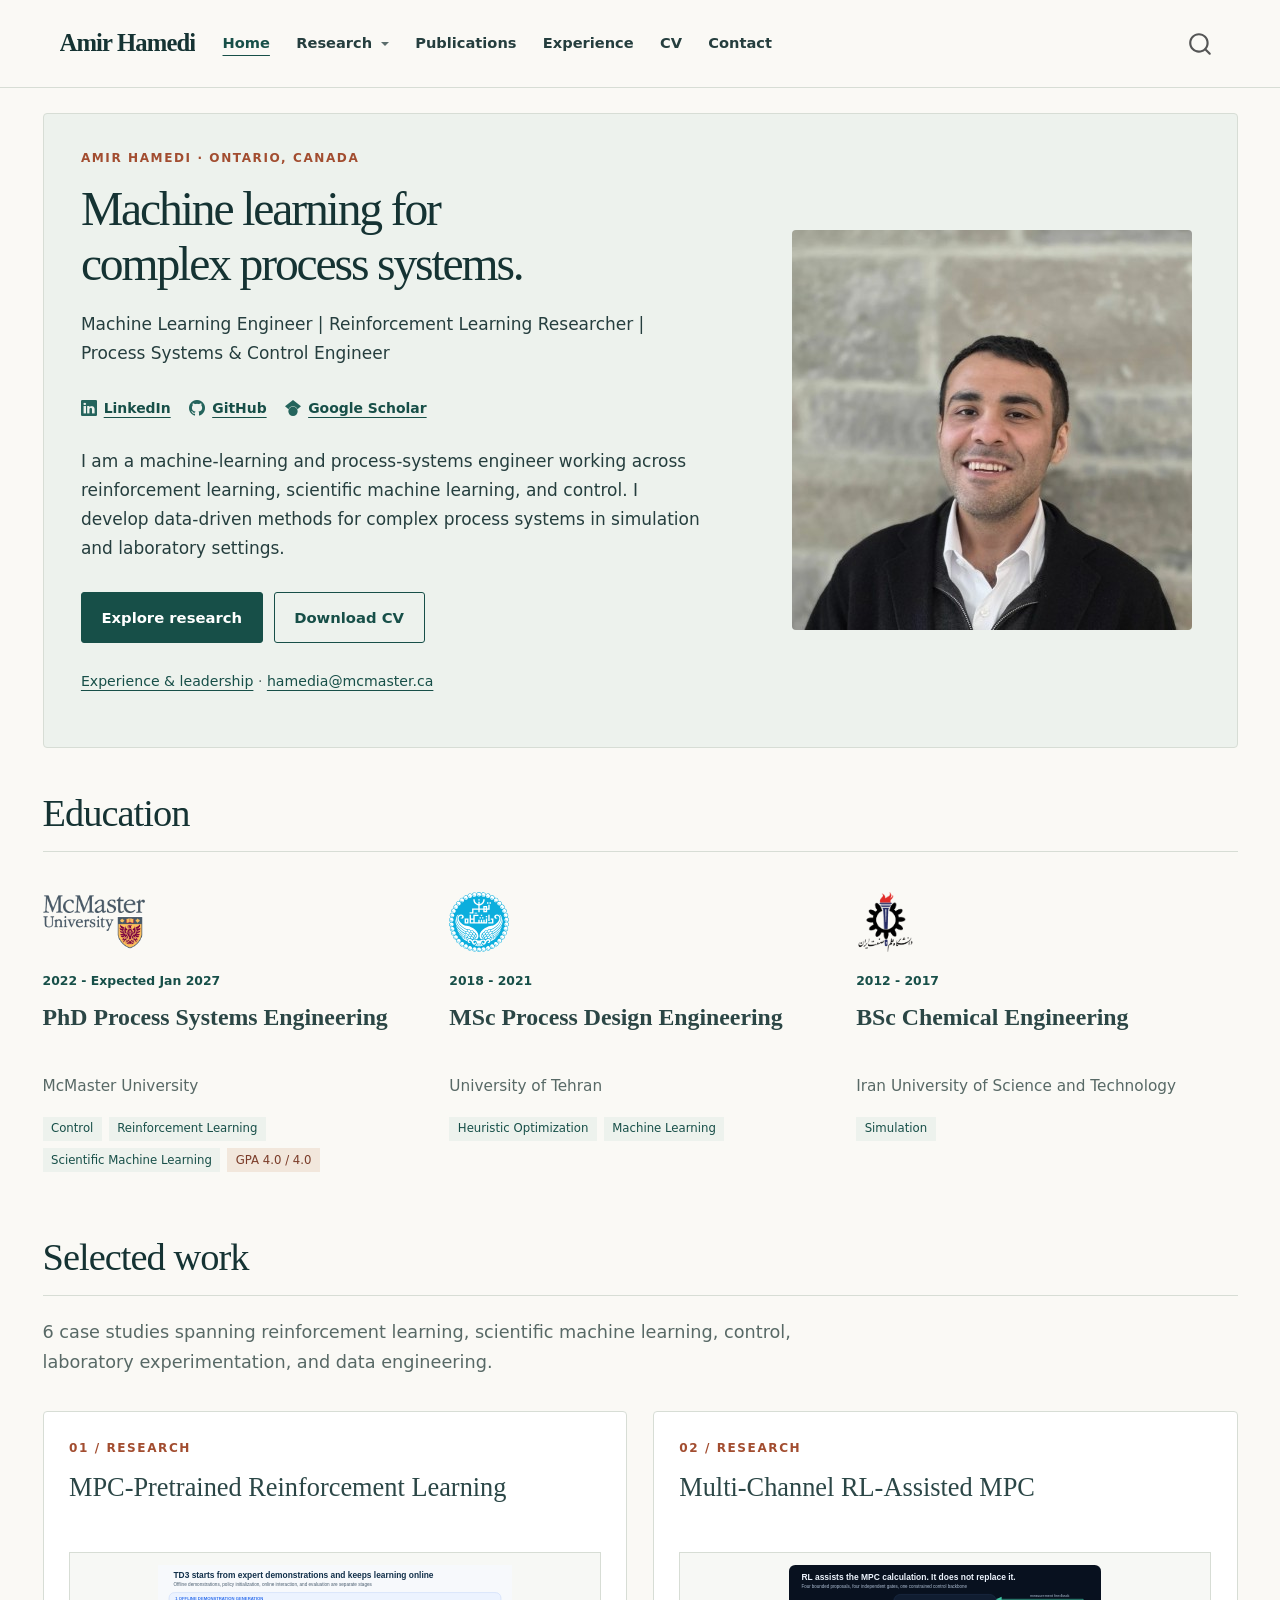
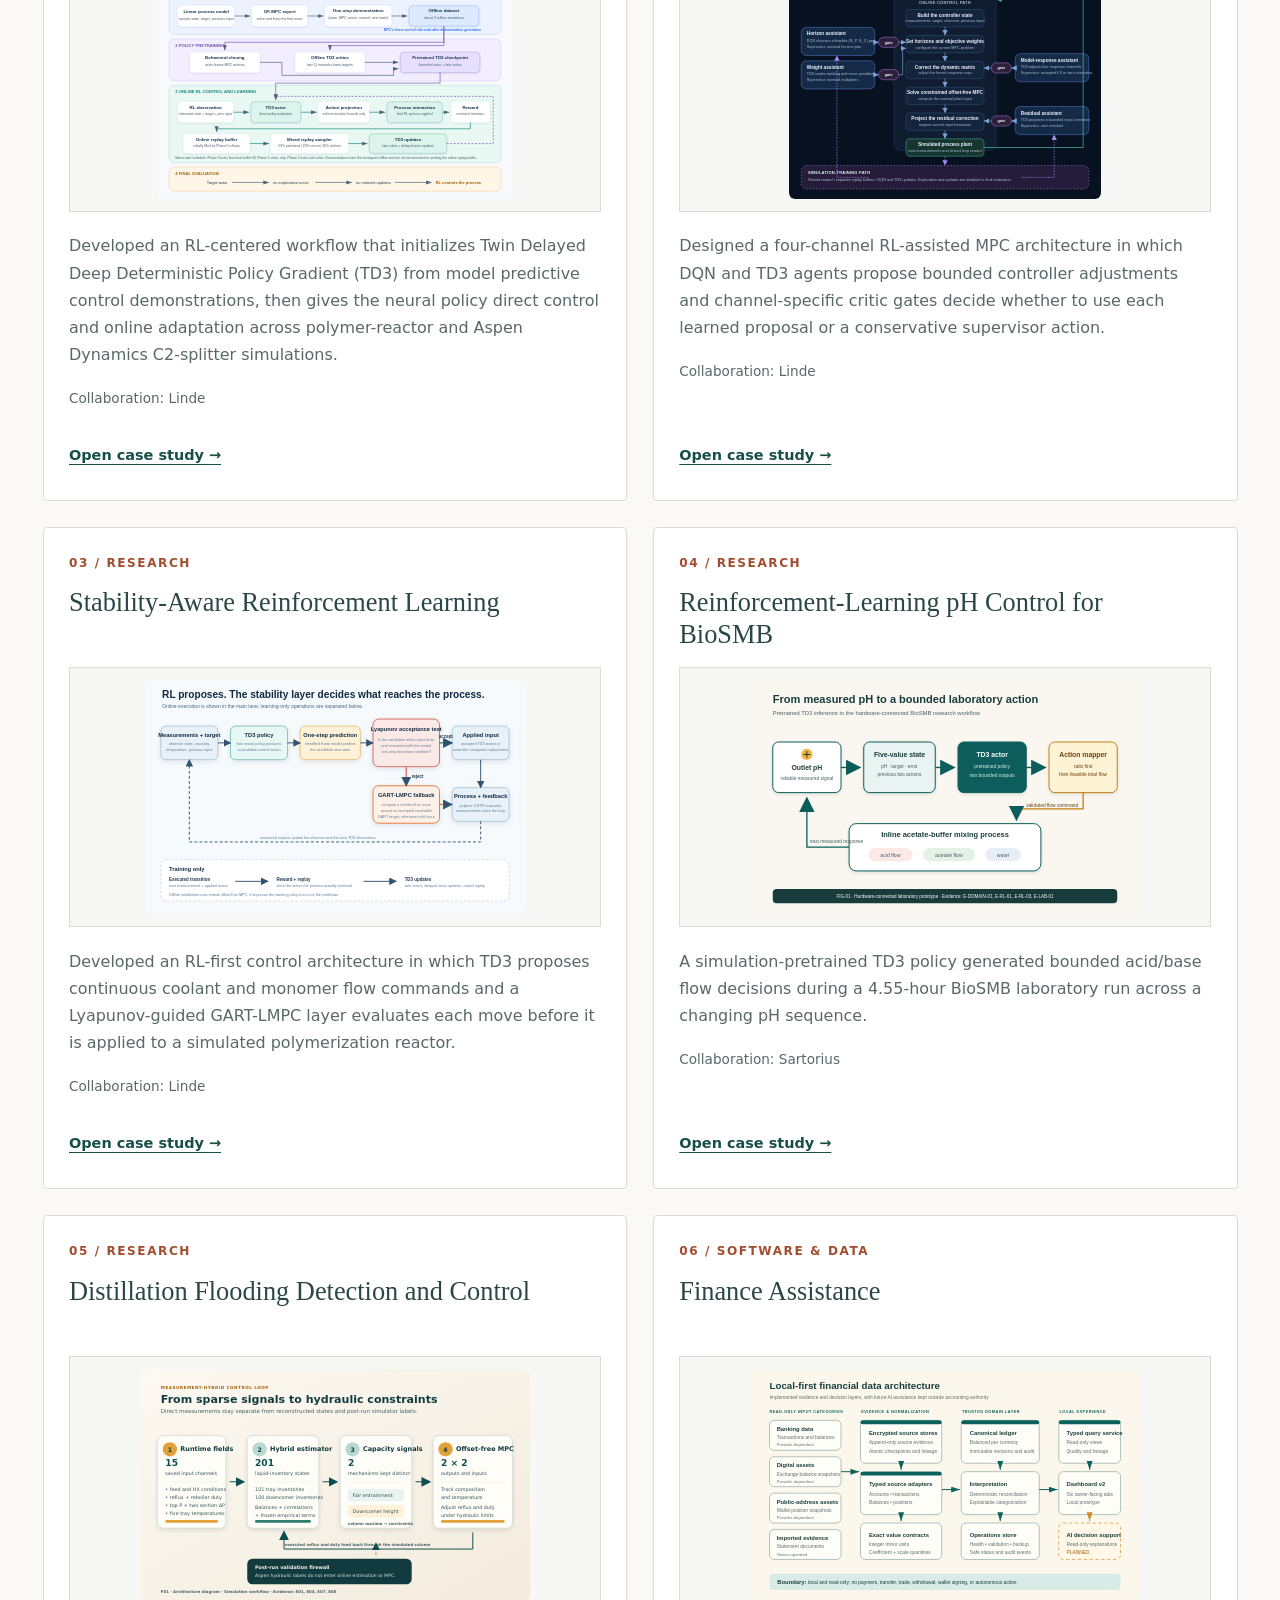
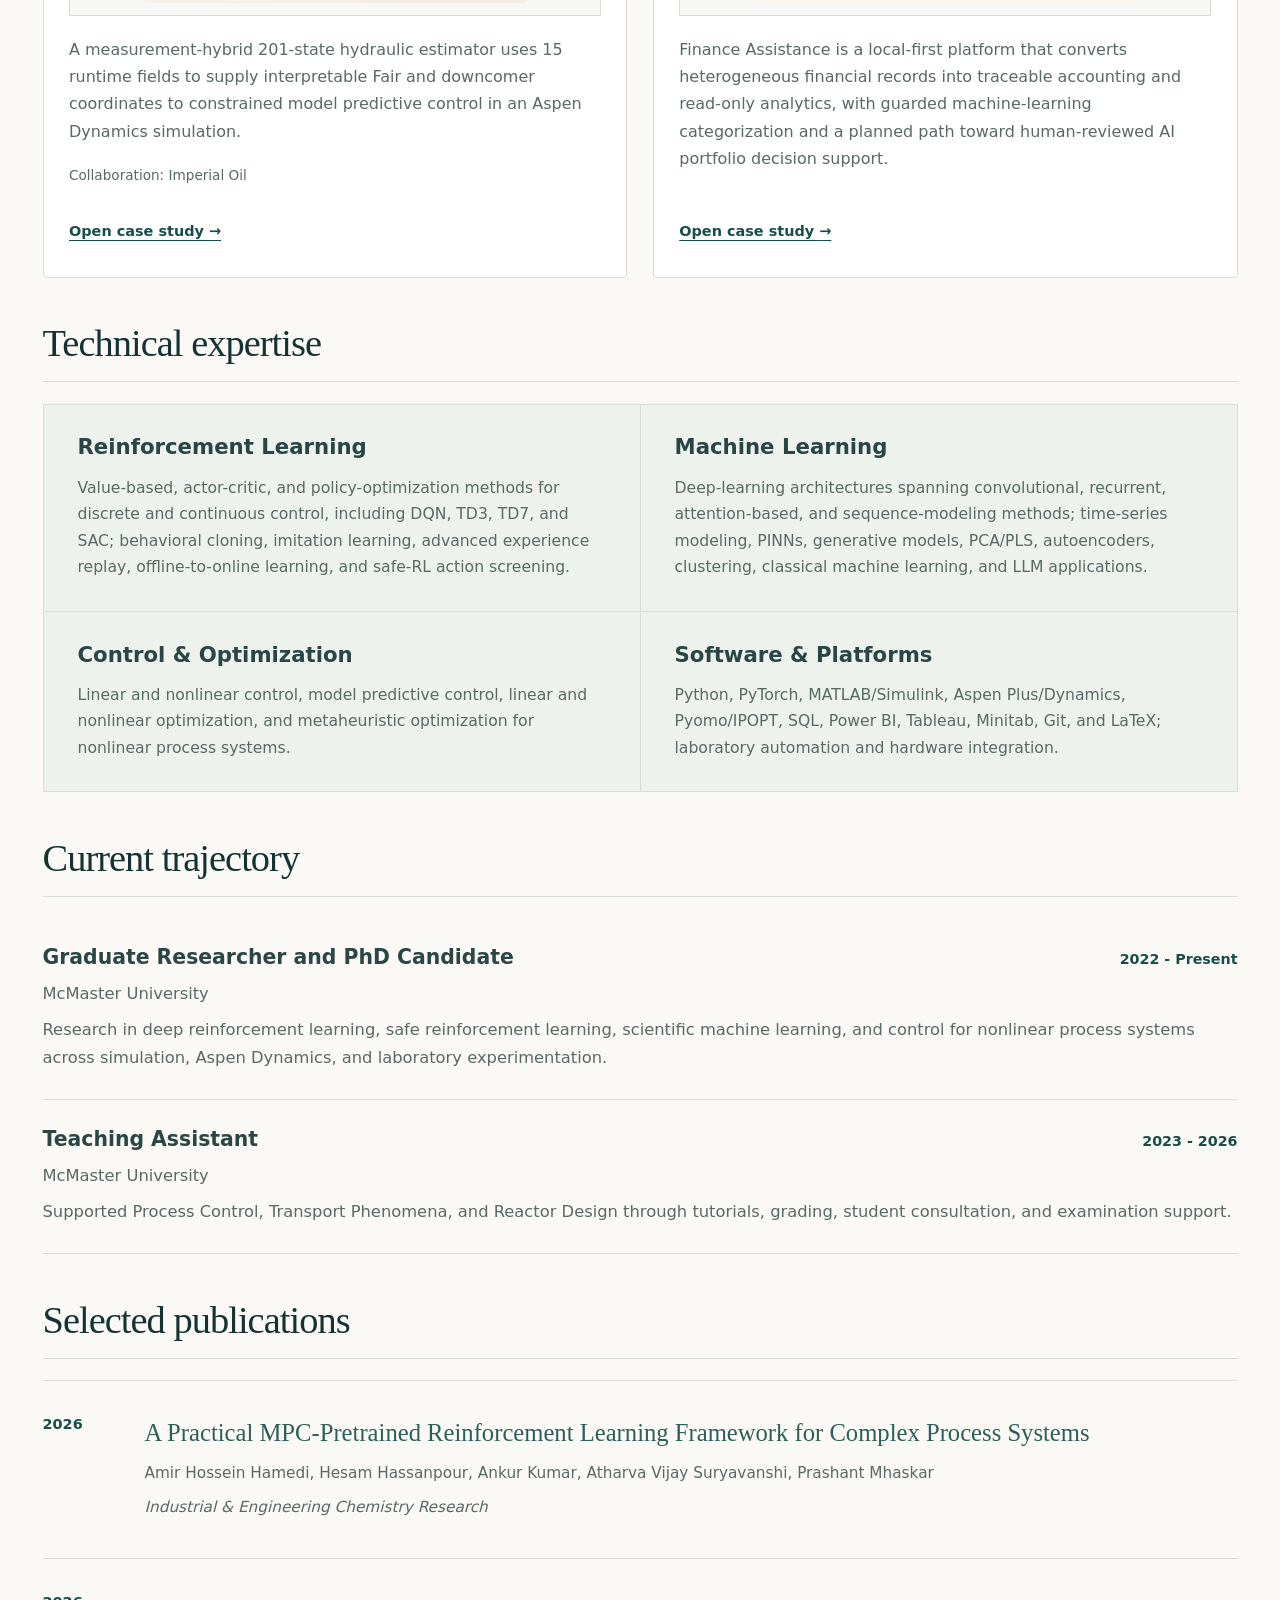
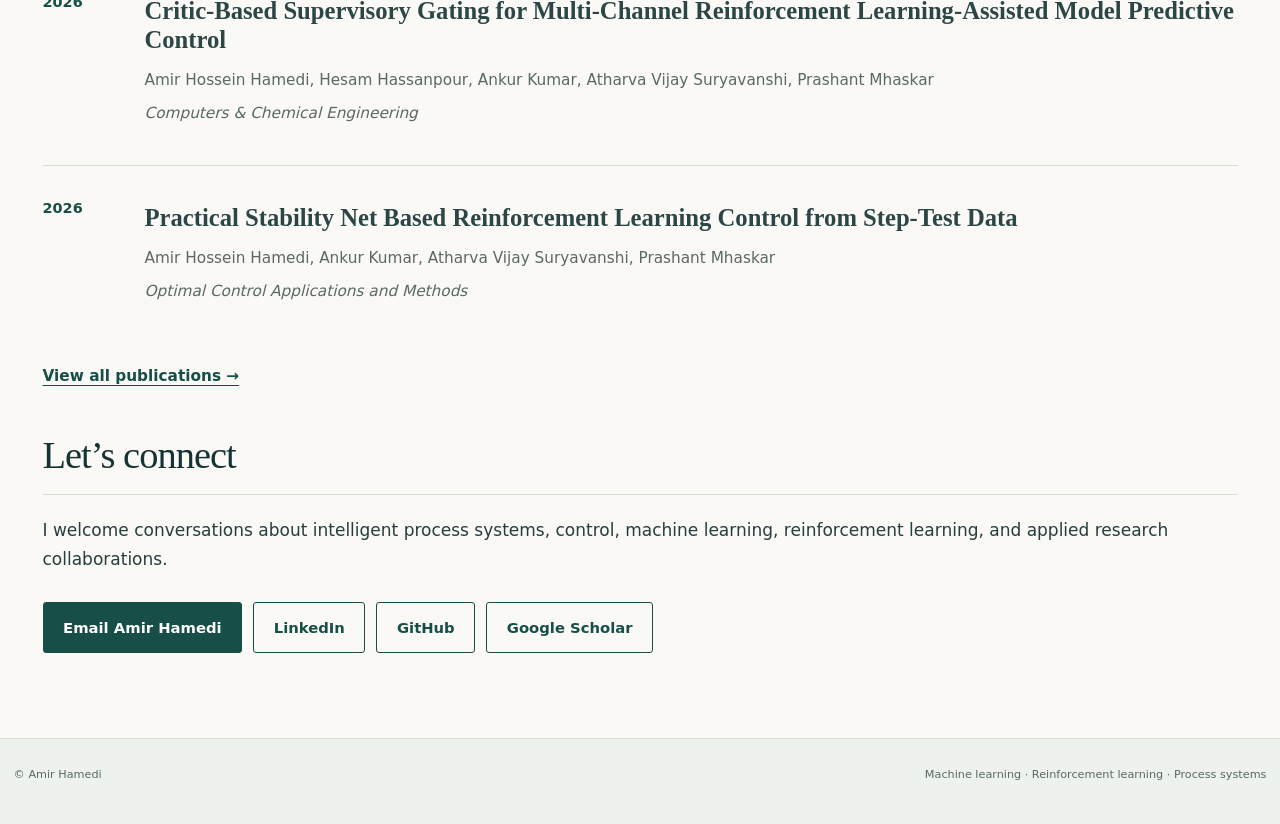
==== commit df42ec5a: "Add personal website to CV and fix mobile profile navigation" ====
--- a/index.html
+++ b/index.html
@@ -186,17 +186,17 @@
 </p>
 <nav class="profile-links" aria-label="Professional profiles">
 
-  <a href="https://www.linkedin.com/in/amir-hossein-hamedi/" rel="me" class="profile-link">
+  <a href="https://www.linkedin.com/in/amir-hossein-hamedi/" rel="me" target="_self" class="profile-link no-external">
     <i class="bi bi-linkedin" aria-hidden="true"></i>
     <span>LinkedIn</span>
   </a>
 
-  <a href="https://github.com/amirhm10" rel="me" class="profile-link">
+  <a href="https://github.com/amirhm10" rel="me" target="_self" class="profile-link no-external">
     <i class="bi bi-github" aria-hidden="true"></i>
     <span>GitHub</span>
   </a>
 
-  <a href="https://scholar.google.ca/citations?user=NS57XxEAAAAJ&amp;hl=en&amp;oi=ao" rel="me" class="profile-link">
+  <a href="https://scholar.google.ca/citations?user=NS57XxEAAAAJ&amp;hl=en&amp;oi=ao" rel="me" target="_self" class="profile-link no-external">
     <svg xmlns="http://www.w3.org/2000/svg" width="16" height="16" viewbox="0 0 24 24" fill="#24645c" style="width:16px;height:16px;flex:none" aria-hidden="true"><path d="M5.242 13.769L0 9.5 12 0l12 9.5-5.242 4.269C17.548 11.249 14.978 9.5 12 9.5c-2.977 0-5.548 1.748-6.758 4.269zM12 10a7 7 0 1 0 0 14 7 7 0 0 0 0-14z"></path></svg>
     <span>Google Scholar</span>
   </a>
--- a/styles.css
+++ b/styles.css
@@ -31,7 +31,7 @@
 .navbar-nav .nav-link { color: var(--ink) !important; font-size: .86rem; font-weight: 600; }
 .navbar-nav .nav-link.active, .navbar-nav .nav-link:hover { color: var(--teal-dark) !important; text-decoration: underline; text-underline-offset: 7px; }
 .profile-links { display: flex; flex-wrap: wrap; gap: .35rem 1.1rem; margin: .7rem 0 1rem; }
-.profile-link { display: inline-flex; align-items: center; gap: .4rem; min-height: 38px; font-size: .82rem; font-weight: 650; text-decoration: none; }
+.profile-link { display: inline-flex; align-items: center; gap: .4rem; min-height: 44px; font-size: .82rem; font-weight: 650; text-decoration: underline; touch-action: manipulation; }
 .profile-link:hover { text-decoration: underline; }
 .profile-link i, .profile-link svg { display: inline-block; flex: none; width: 16px; height: 16px; font-size: 16px; line-height: 1; color: #24645c; fill: #24645c; }
 .navbar-toggler { border-color: var(--line); min-height: 44px; min-width: 44px; }
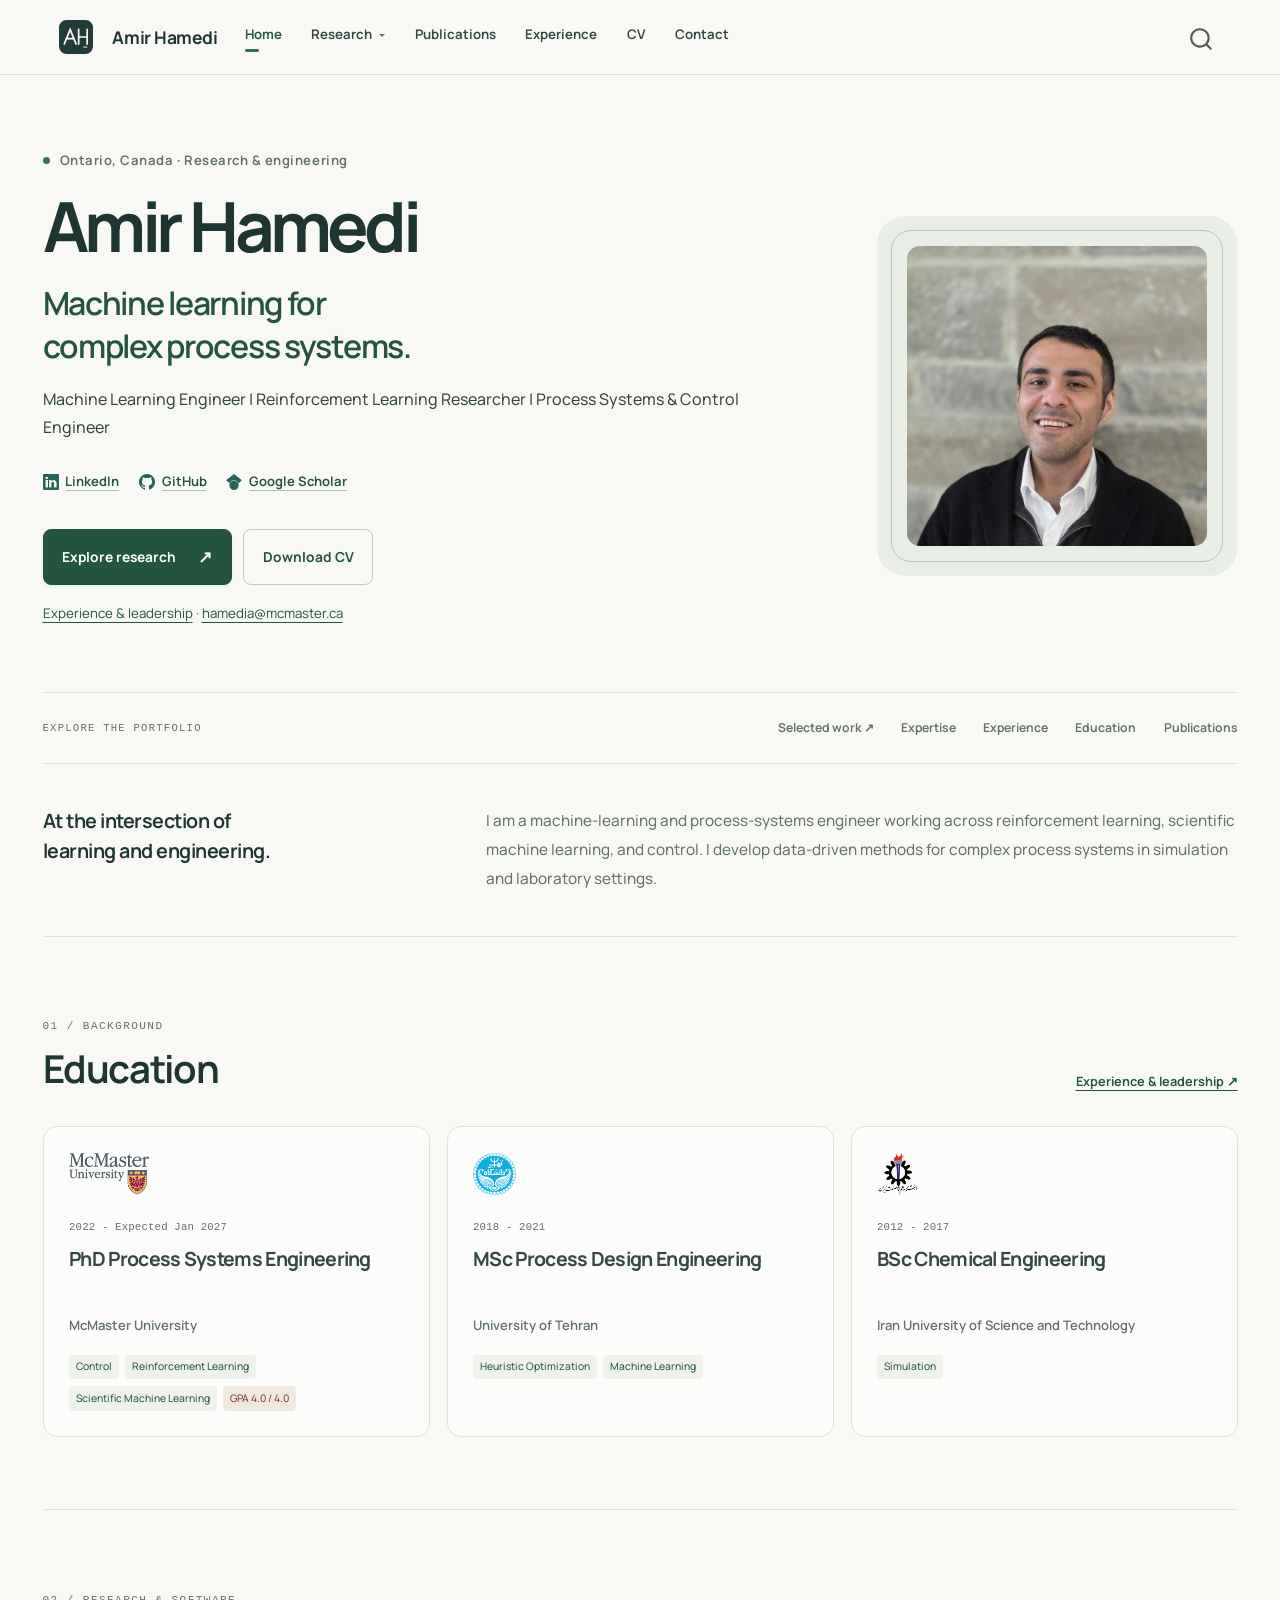
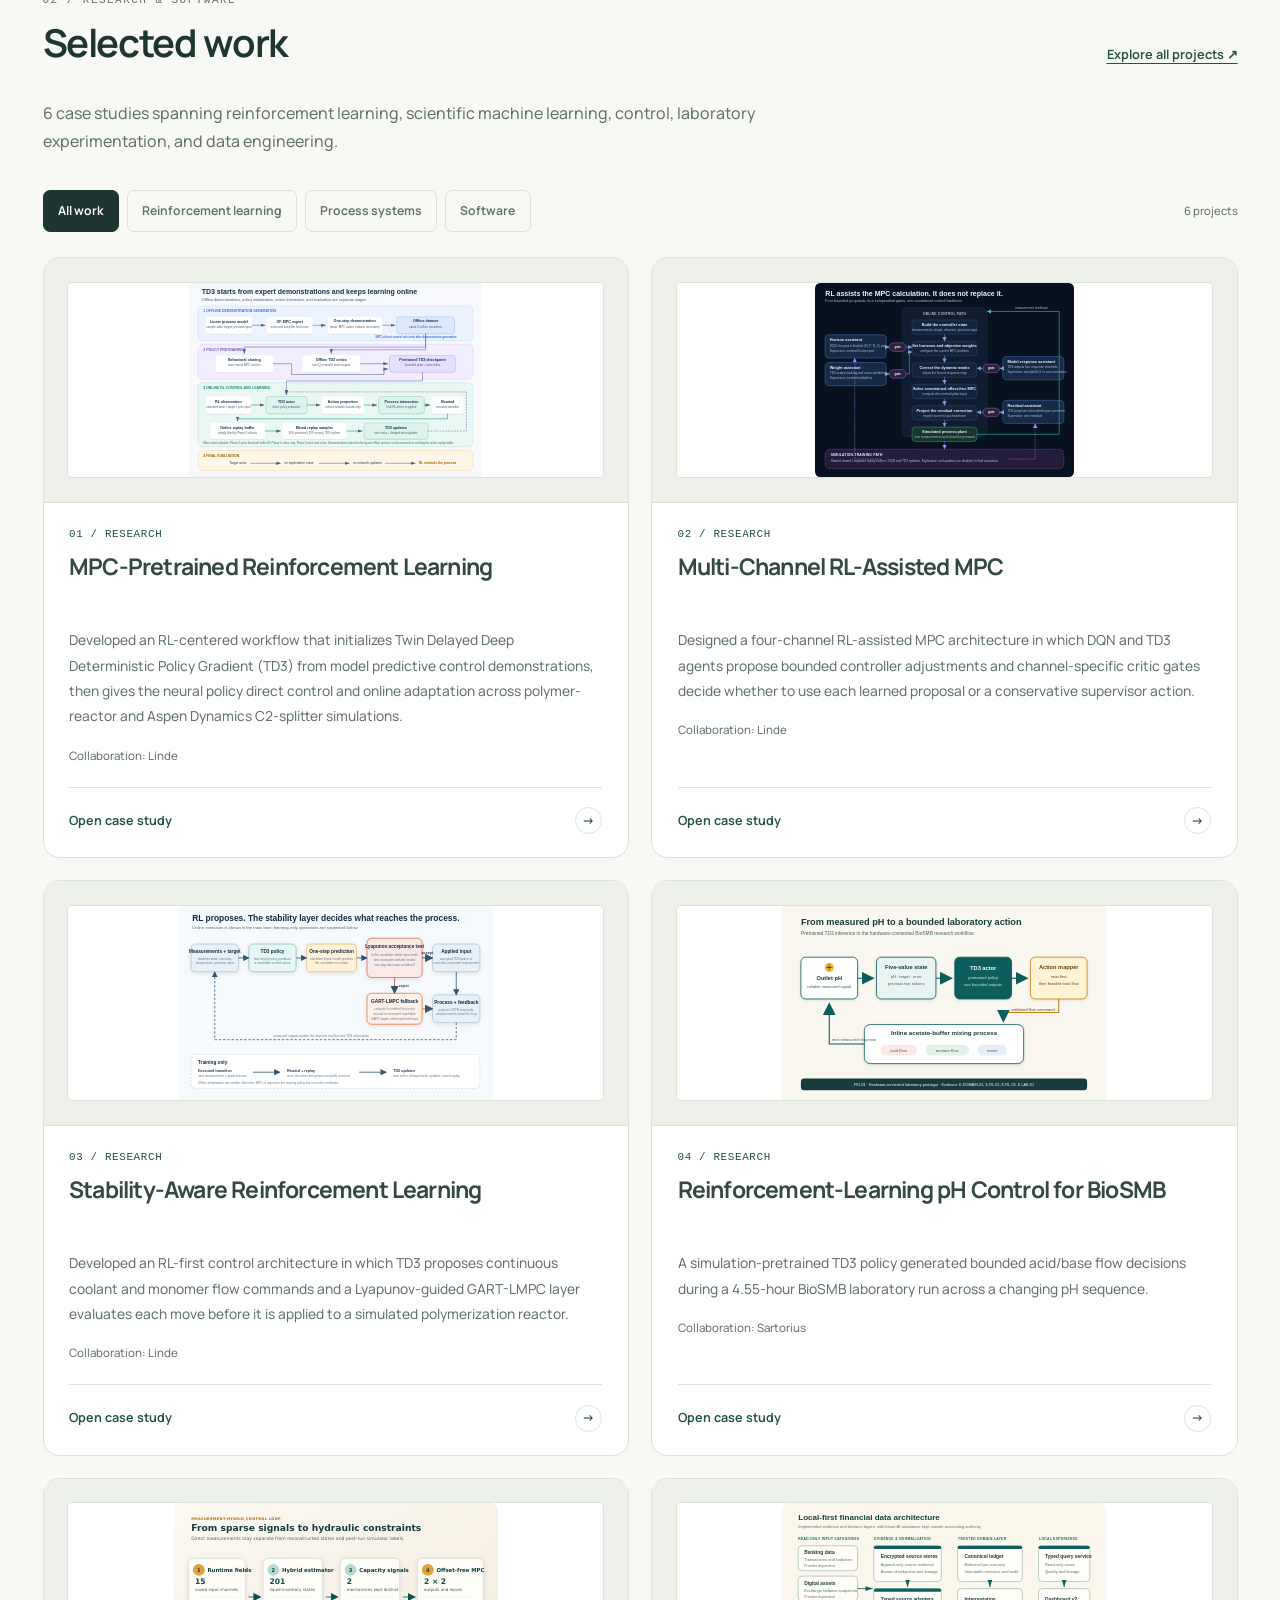
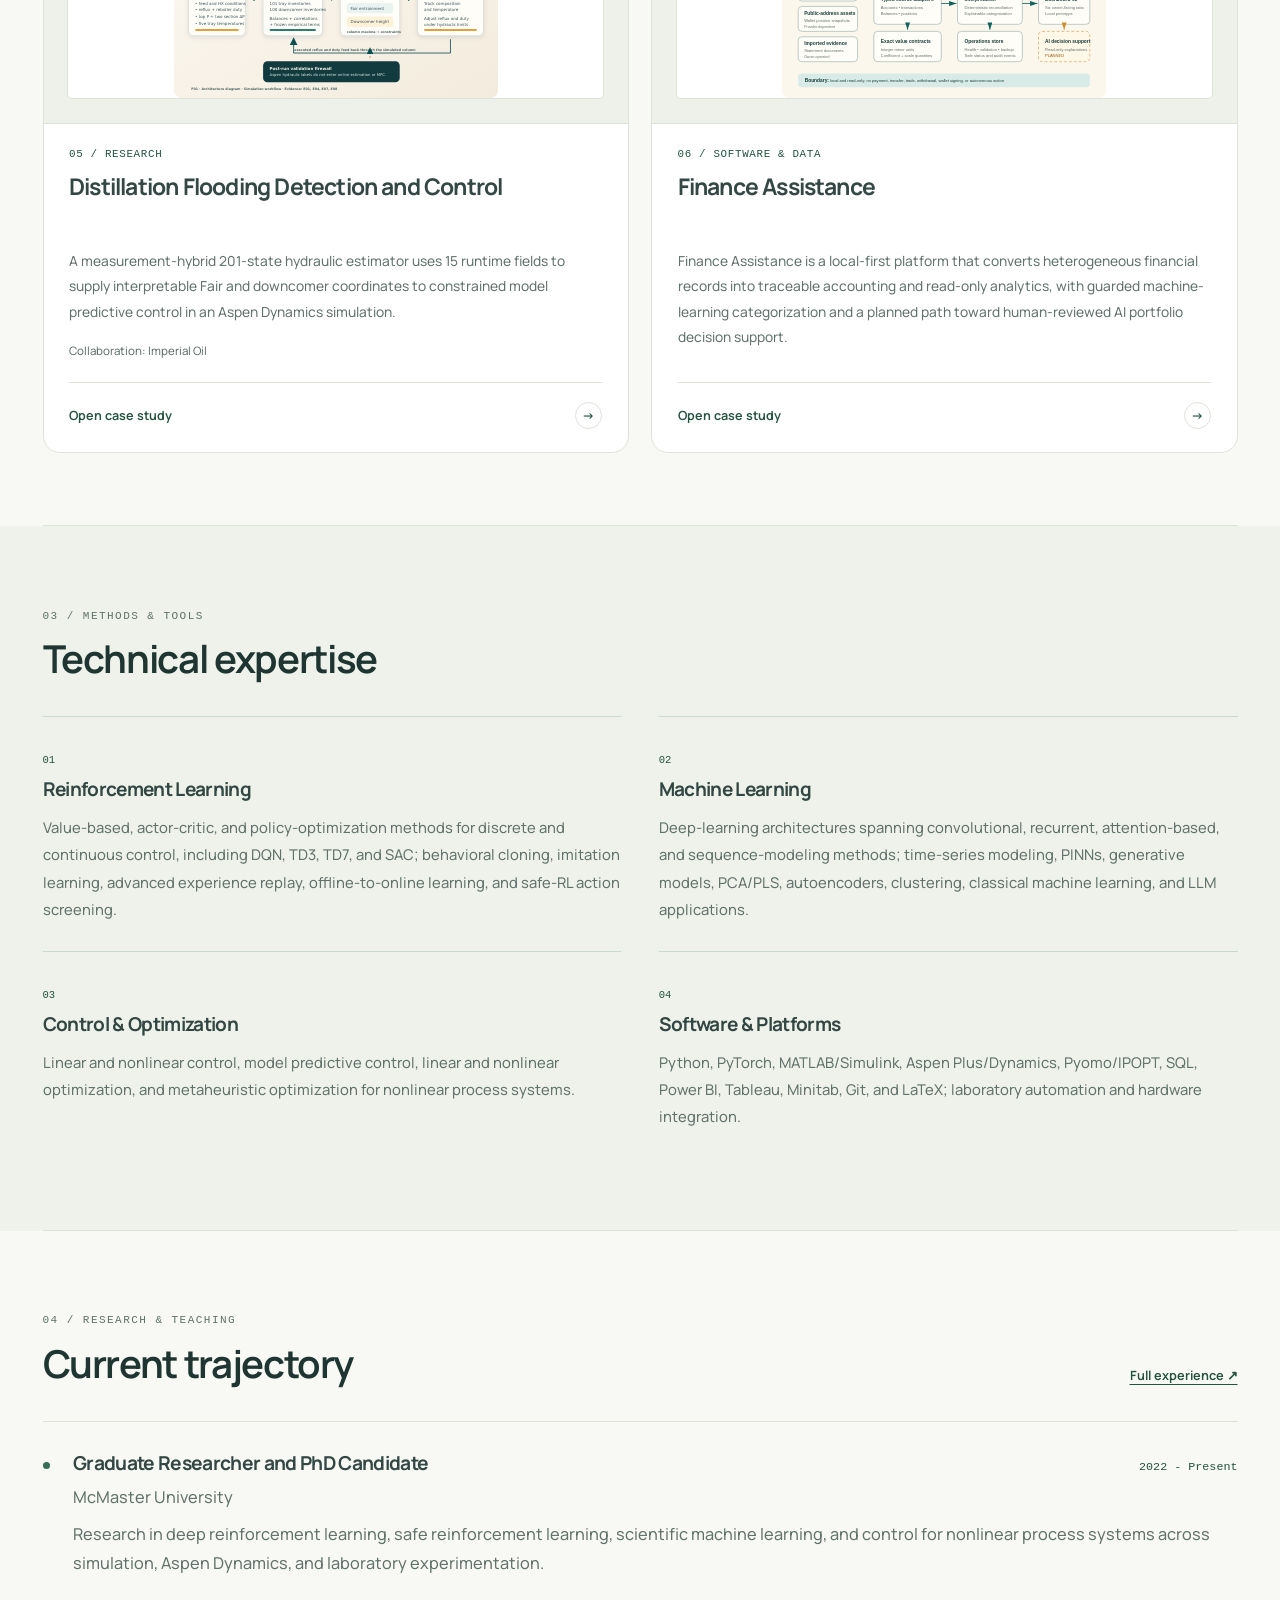
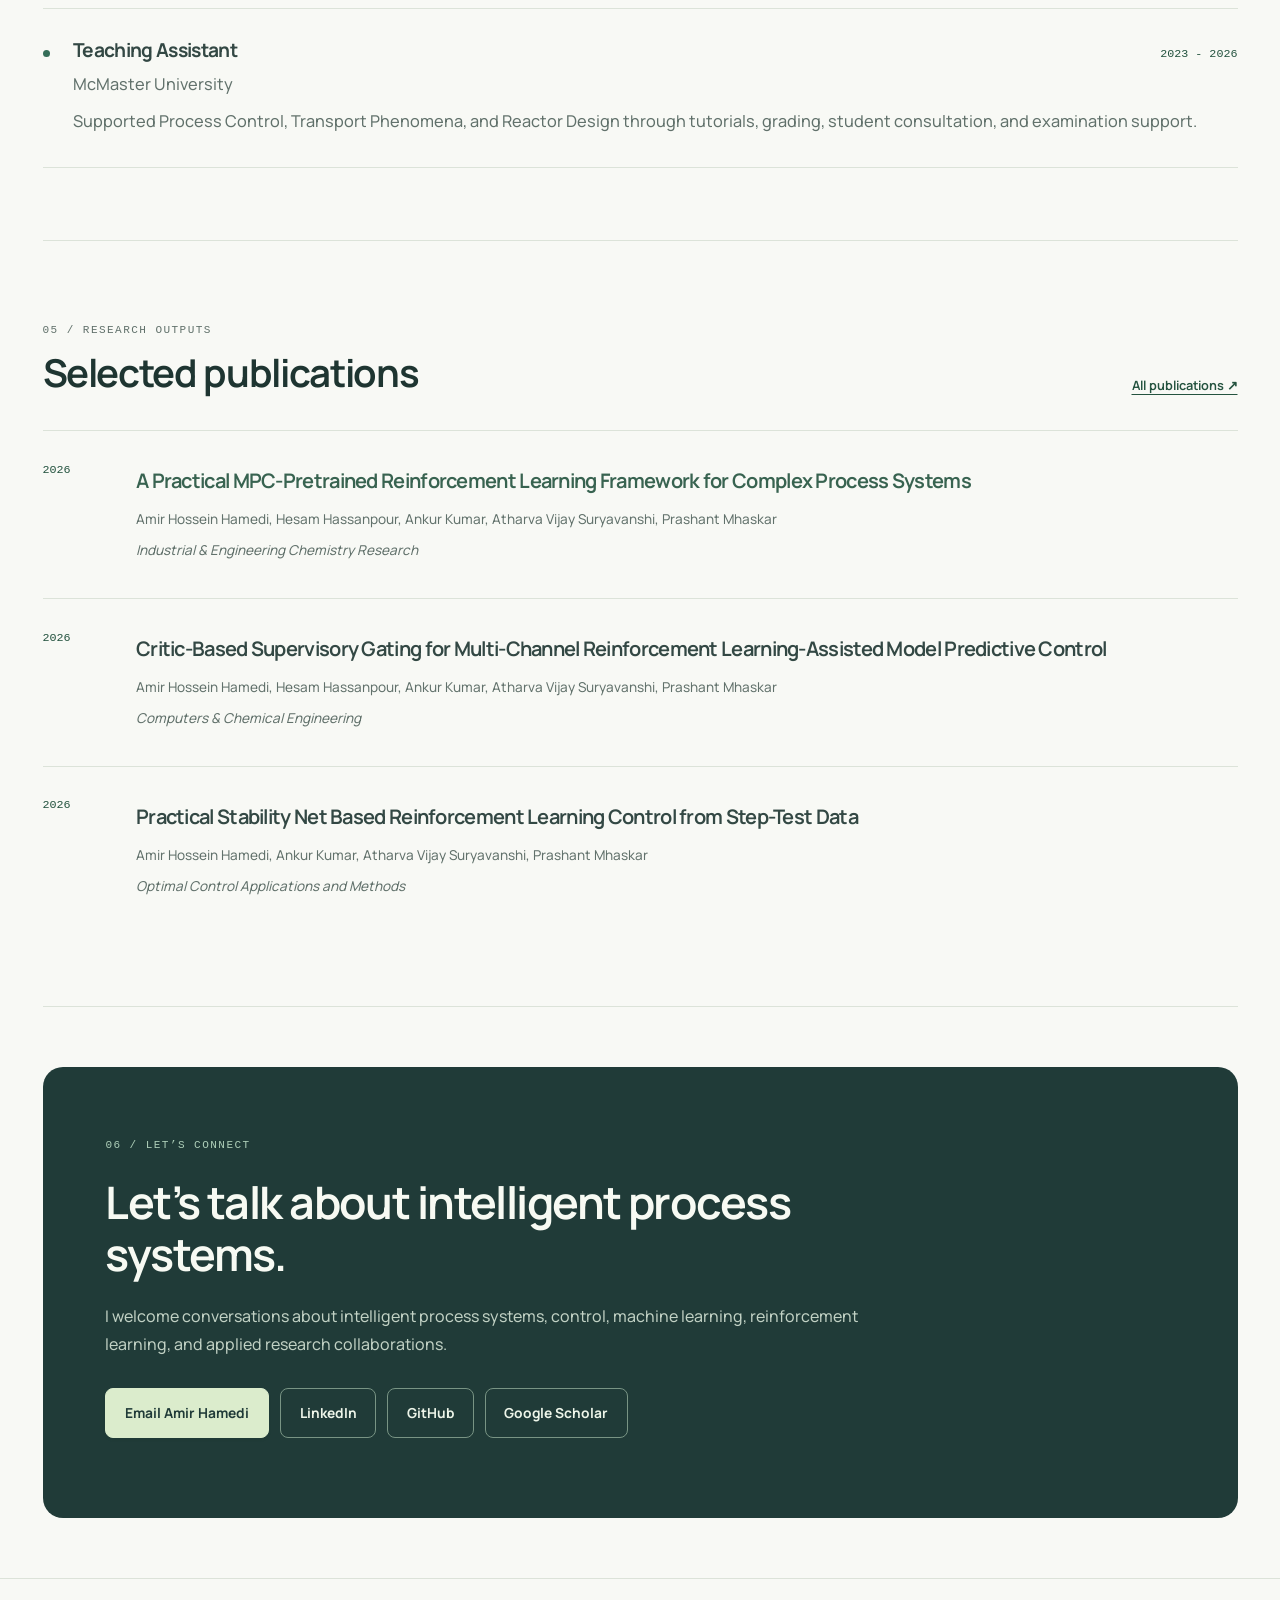
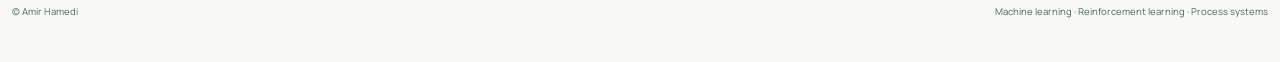
==== commit 431c738f: "Publish approved modern portfolio design and AH identity" ====
--- a/index.html
+++ b/index.html
@@ -74,6 +74,7 @@
 
 
 <link rel="stylesheet" href="styles.css">
+<link rel="stylesheet" href="modern.css">
 <meta property="og:title" content="Amir Hamedi — Machine Learning, Reinforcement Learning &amp; Control">
 <meta property="og:description" content="Machine Learning Engineer | Reinforcement Learning Researcher | Process Systems &amp; Control Engineer. Research, software, experience, and CV.">
 <meta property="og:image" content="https://amirhamedi.me/assets/profile/amir-hamedi.jpg">
@@ -81,13 +82,17 @@
 <meta property="og:image:alt" content="Portrait of Amir Hamedi">
 </head>
 
-<body class="nav-fixed fullcontent quarto-light">
+<body class="nav-fixed portfolio-home fullcontent quarto-light">
 
 <div id="quarto-search-results"></div>
   <header id="quarto-header" class="headroom fixed-top">
     <nav class="navbar navbar-expand-lg " data-bs-theme="dark">
       <div class="navbar-container container-fluid">
       <div class="navbar-brand-container mx-auto">
+    <a href="./index.html" class="navbar-brand navbar-brand-logo">
+    <img src="./favicon.svg" alt="Amir Hamedi home" class="navbar-logo light-content">
+    <img src="./favicon.svg" alt="Amir Hamedi home" class="navbar-logo dark-content">
+    </a>
     <a class="navbar-brand" href="./index.html">
     <span class="navbar-title">Amir Hamedi</span>
     </a>
@@ -176,11 +181,14 @@
 
 <div class="hero">
 <div class="hero-copy">
-<div class="eyebrow">
-<p>Amir Hamedi · Ontario, Canada</p>
-</div>
-<section id="machine-learning-for-complex-process-systems." class="level1">
-<h1>Machine learning for complex process systems.</h1>
+<div class="hero-kicker">
+Ontario, Canada · Research &amp; engineering
+</div>
+<section id="amir-hamedi" class="level1">
+<h1>Amir Hamedi</h1>
+<div class="hero-thesis">
+Machine learning for<br>complex process systems.
+</div>
 <p class="hero-role">
 Machine Learning Engineer | Reinforcement Learning Researcher | Process Systems &amp; Control Engineer
 </p>
@@ -202,7 +210,6 @@
   </a>
 
 </nav>
-<p>I am a machine-learning and process-systems engineer working across reinforcement learning, scientific machine learning, and control. I develop data-driven methods for complex process systems in simulation and laboratory settings.</p>
 <div class="hero-actions">
 <p><a href="projects.html" class="button button-primary">Explore research</a> <a href="files/amir-hamedi-cv.pdf" class="button button-secondary" download="">Download CV</a></p>
 </div>
@@ -215,8 +222,22 @@
 <p><img src="assets/profile/amir-hamedi.jpg" alt="Portrait of Amir Hamedi" width="400" height="400" decoding="async" fetchpriority="high"></p>
 </div>
 </div>
-<section id="education" class="level2">
-<h2 class="anchored" data-anchor-id="education">Education</h2>
+<nav class="page-index" aria-label="On this page">
+<span>Explore the portfolio</span>
+<a href="#selected-work">Selected work ↗</a>
+<a href="#expertise">Expertise</a>
+<a href="#experience">Experience</a>
+<a href="#education">Education</a>
+<a href="#publications">Publications</a>
+</nav>
+<div class="intro-band">
+<p class="intro-label">
+At the intersection of<br>learning and engineering.
+</p>
+<p>I am a machine-learning and process-systems engineer working across reinforcement learning, scientific machine learning, and control. I develop data-driven methods for complex process systems in simulation and laboratory settings.</p>
+</div>
+<div id="education" class="home-section">
+<div class="section-heading"><div><span class="section-number">01 / Background</span><h2 class="anchored">Education</h2></div><a href="experience.html">Experience &amp; leadership ↗</a></div>
 <div class="education-grid">
 
 <article class="education-card">
@@ -271,15 +292,24 @@
 </article>
 
 </div>
-</section>
-<section id="selected-work" class="level2">
-<h2 class="anchored" data-anchor-id="selected-work">Selected work</h2>
+</div>
+<div id="selected-work" class="home-section">
+<div class="section-heading"><div><span class="section-number">02 / Research &amp; software</span><h2 class="anchored">Selected work</h2></div><a href="projects.html">Explore all projects ↗</a></div>
 <div class="section-lede">
 <p>6 case studies spanning reinforcement learning, scientific machine learning, control, laboratory experimentation, and data engineering.</p>
 </div>
+
+<div class="work-filters" data-work-filters="" hidden="" aria-label="Filter projects">
+  <button type="button" data-filter="all" aria-pressed="true">All work</button>
+  <button type="button" data-filter="rl" aria-pressed="false">Reinforcement learning</button>
+  <button type="button" data-filter="process" aria-pressed="false">Process systems</button>
+  <button type="button" data-filter="software" aria-pressed="false">Software</button>
+  <span role="status" aria-live="polite">6 projects</span>
+</div>
+
 <div class="research-grid">
 
-  <article class="research-card">
+  <article class="research-card" data-work-category="rl">
     <span class="project-index">01 / RESEARCH</span>
     <h3 class="anchored"><a href="research/mpc-pretrained-rl.html">MPC-Pretrained Reinforcement Learning</a></h3>
     
@@ -292,7 +322,7 @@
     <p class="research-card-action"><a class="card-link" href="research/mpc-pretrained-rl.html">Open case study <span aria-hidden="true">→</span></a></p>
   </article>
 
-  <article class="research-card">
+  <article class="research-card" data-work-category="rl">
     <span class="project-index">02 / RESEARCH</span>
     <h3 class="anchored"><a href="research/multi-channel-rl-mpc.html">Multi-Channel RL-Assisted MPC</a></h3>
     
@@ -305,7 +335,7 @@
     <p class="research-card-action"><a class="card-link" href="research/multi-channel-rl-mpc.html">Open case study <span aria-hidden="true">→</span></a></p>
   </article>
 
-  <article class="research-card">
+  <article class="research-card" data-work-category="rl">
     <span class="project-index">03 / RESEARCH</span>
     <h3 class="anchored"><a href="research/stability-aware-rl.html">Stability-Aware Reinforcement Learning</a></h3>
     
@@ -318,7 +348,7 @@
     <p class="research-card-action"><a class="card-link" href="research/stability-aware-rl.html">Open case study <span aria-hidden="true">→</span></a></p>
   </article>
 
-  <article class="research-card">
+  <article class="research-card" data-work-category="rl">
     <span class="project-index">04 / RESEARCH</span>
     <h3 class="anchored"><a href="research/biosmb-ph-control.html">Reinforcement-Learning pH Control for BioSMB</a></h3>
     
@@ -331,7 +361,7 @@
     <p class="research-card-action"><a class="card-link" href="research/biosmb-ph-control.html">Open case study <span aria-hidden="true">→</span></a></p>
   </article>
 
-  <article class="research-card">
+  <article class="research-card" data-work-category="process">
     <span class="project-index">05 / RESEARCH</span>
     <h3 class="anchored"><a href="research/distillation-flooding.html">Distillation Flooding Detection and Control</a></h3>
     
@@ -344,7 +374,7 @@
     <p class="research-card-action"><a class="card-link" href="research/distillation-flooding.html">Open case study <span aria-hidden="true">→</span></a></p>
   </article>
 
-  <article class="research-card">
+  <article class="research-card" data-work-category="software">
     <span class="project-index">06 / SOFTWARE &amp; DATA</span>
     <h3 class="anchored"><a href="research/finance-assistance.html">Finance Assistance</a></h3>
     
@@ -359,30 +389,42 @@
 
 </div>
 
-</section>
-<section id="technical-expertise" class="level2">
-<h2 class="anchored" data-anchor-id="technical-expertise">Technical expertise</h2>
+</div>
+<div id="expertise" class="home-section expertise-section">
+<div class="section-heading"><div><span class="section-number">03 / Methods &amp; tools</span><h2 class="anchored">Technical expertise</h2></div></div>
 <div class="card-grid">
-<section id="reinforcement-learning" class="level3 capability-card">
+<div class="capability-card">
+<p><span class="capability-order">01</span></p>
+<section id="reinforcement-learning" class="level3">
 <h3 class="anchored" data-anchor-id="reinforcement-learning">Reinforcement Learning</h3>
 <p>Value-based, actor-critic, and policy-optimization methods for discrete and continuous control, including DQN, TD3, TD7, and SAC; behavioral cloning, imitation learning, advanced experience replay, offline-to-online learning, and safe-RL action screening.</p>
 </section>
-<section id="machine-learning" class="level3 capability-card">
+</div>
+<div class="capability-card">
+<p><span class="capability-order">02</span></p>
+<section id="machine-learning" class="level3">
 <h3 class="anchored" data-anchor-id="machine-learning">Machine Learning</h3>
 <p>Deep-learning architectures spanning convolutional, recurrent, attention-based, and sequence-modeling methods; time-series modeling, PINNs, generative models, PCA/PLS, autoencoders, clustering, classical machine learning, and LLM applications.</p>
 </section>
-<section id="control-optimization" class="level3 capability-card">
+</div>
+<div class="capability-card">
+<p><span class="capability-order">03</span></p>
+<section id="control-optimization" class="level3">
 <h3 class="anchored" data-anchor-id="control-optimization">Control &amp; Optimization</h3>
 <p>Linear and nonlinear control, model predictive control, linear and nonlinear optimization, and metaheuristic optimization for nonlinear process systems.</p>
 </section>
-<section id="software-platforms" class="level3 capability-card">
+</div>
+<div class="capability-card">
+<p><span class="capability-order">04</span></p>
+<section id="software-platforms" class="level3">
 <h3 class="anchored" data-anchor-id="software-platforms">Software &amp; Platforms</h3>
 <p>Python, PyTorch, MATLAB/Simulink, Aspen Plus/Dynamics, Pyomo/IPOPT, SQL, Power BI, Tableau, Minitab, Git, and LaTeX; laboratory automation and hardware integration.</p>
 </section>
 </div>
-</section>
-<section id="current-trajectory" class="level2">
-<h2 class="anchored" data-anchor-id="current-trajectory">Current trajectory</h2>
+</div>
+</div>
+<div id="experience" class="home-section">
+<div class="section-heading"><div><span class="section-number">04 / Research &amp; teaching</span><h2 class="anchored">Current trajectory</h2></div><a href="experience.html">Full experience ↗</a></div>
 <div class="timeline-list">
 
   <article class="timeline-item">
@@ -405,9 +447,9 @@
 
 </div>
 
-</section>
-<section id="selected-publications" class="level2">
-<h2 class="anchored" data-anchor-id="selected-publications">Selected publications</h2>
+</div>
+<div id="publications" class="home-section">
+<div class="section-heading"><div><span class="section-number">05 / Research outputs</span><h2 class="anchored">Selected publications</h2></div><a href="publications.html">All publications ↗</a></div>
 <div class="publication-row">
 <p><span class="publication-year">2026</span></p>
 <section id="a-practical-mpc-pretrained-reinforcement-learning-framework-for-complex-process-systems" class="level3">
@@ -432,19 +474,67 @@
 <p><em>Optimal Control Applications and Methods</em></p>
 </section>
 </div>
-<p><a href="publications.html" class="text-link">View all publications →</a></p>
-</section>
-<section id="lets-connect" class="level2">
-<h2 class="anchored" data-anchor-id="lets-connect">Let’s connect</h2>
+</div>
+<div id="connect" class="connect-section">
+<p><span class="section-number">06 / Let’s connect</span></p>
+<section id="lets-talk-about-intelligent-process-systems." class="level2">
+<h2 class="anchored" data-anchor-id="lets-talk-about-intelligent-process-systems.">Let’s talk about intelligent process systems.</h2>
 <p>I welcome conversations about intelligent process systems, control, machine learning, reinforcement learning, and applied research collaborations.</p>
 <div class="contact-actions">
-<p><a href="mailto:hamedia@mcmaster.ca" class="button button-primary">Email Amir Hamedi</a> <a href="https://www.linkedin.com/in/amir-hossein-hamedi/" class="button button-secondary">LinkedIn</a> <a href="https://github.com/amirhm10" class="button button-secondary">GitHub</a> <a href="https://scholar.google.ca/citations?user=NS57XxEAAAAJ&amp;hl=en&amp;oi=ao" class="button button-secondary">Google Scholar</a></p>
-</div>
-
-
+<p><a href="mailto:hamedia@mcmaster.ca" class="button button-primary">Email Amir Hamedi</a> <a href="https://www.linkedin.com/in/amir-hossein-hamedi/" class="button button-secondary no-external" target="_self" rel="me">LinkedIn</a> <a href="https://github.com/amirhm10" class="button button-secondary no-external" target="_self" rel="me">GitHub</a> <a href="https://scholar.google.ca/citations?user=NS57XxEAAAAJ&amp;hl=en&amp;oi=ao" class="button button-secondary no-external" target="_self" rel="me">Google Scholar</a></p>
+</div>
 </section>
+</div>
+
+
 
 </main> <!-- /main -->
+<script>
+
+document.addEventListener('DOMContentLoaded', () => {
+
+  document.querySelectorAll('[data-work-filters]').forEach(group => {
+
+    const list = group.nextElementSibling;
+
+    if (!list?.classList.contains('research-grid')) return;
+
+    const cards = [...list.querySelectorAll('[data-work-category]')];
+
+    const status = group.querySelector('[role="status"]');
+
+    group.hidden = false;
+
+    group.querySelectorAll('button[data-filter]').forEach(button => {
+
+      button.addEventListener('click', () => {
+
+        const category = button.dataset.filter;
+
+        let visible = 0;
+
+        cards.forEach(card => {
+
+          card.hidden = category !== 'all' && card.dataset.workCategory !== category;
+
+          if (!card.hidden) visible += 1;
+
+        });
+
+        group.querySelectorAll('button').forEach(item => item.setAttribute('aria-pressed', String(item === button)));
+
+        status.textContent = `${visible} ${visible === 1 ? 'project' : 'projects'}`;
+
+      });
+
+    });
+
+  });
+
+});
+
+</script>
+
 <script id="quarto-html-after-body" type="application/javascript">
   window.document.addEventListener("DOMContentLoaded", function (event) {
     const icon = "";
--- a/modern.css
+++ b/modern.css
@@ -0,0 +1,218 @@
+@font-face { font-family: Manrope; src: url('assets/fonts/Manrope.ttf') format('truetype'); font-weight: 200 800; font-display: swap; }
+:root {
+  --ink: #344642; --ink-strong: #1e3531; --muted: #61716b;
+  --ivory: #f8f9f5; --surface: #fff; --surface-teal: #eef2eb;
+  --teal: #356e58; --teal-dark: #24533f; --amber: #80563e;
+  --amber-soft: #f0e9df; --line: #dce3d9; --max: 1264px;
+  --display: Manrope, 'Segoe UI', sans-serif;
+  --sans: Manrope, 'Segoe UI', sans-serif;
+}
+body { font-family: var(--sans); font-size: 16px; font-weight: 450; line-height: 1.75; -webkit-font-smoothing: antialiased; }
+h1,h2,h3,h4 { font-family: var(--display); letter-spacing: -.035em; }
+h1,h2 { font-weight: 650; }
+h2 { font-size: clamp(1.8rem,3vw,2.65rem); border: 0; padding: 0; margin-top: 3.5rem; }
+h3 { font-size: 1.2rem; font-weight: 700; }
+h1 a,h2 a,h3 a { font-weight: inherit; letter-spacing: inherit; }
+a { transition: color 160ms ease; }
+.navbar { background: #f8f9f5f2; backdrop-filter: blur(12px); padding-block: .8rem; }
+.navbar-container { width: min(var(--max),calc(100% - 5rem)); }
+.navbar-brand { font-family: var(--sans); font-size: 1.03rem; letter-spacing: -.025em; }
+.navbar-logo { max-height: 38px; width: 38px; margin-right: .7rem; }
+.navbar-brand-container { align-items: center; }
+.navbar-nav { gap: .55rem; }
+.navbar-nav .nav-link { font-size: .78rem; font-weight: 650; }
+.navbar-nav .nav-link.active { text-decoration: none; }
+.navbar-nav .nav-link.active::after { content: ''; display: block; height: 3px; width: 14px; background: var(--teal); border-radius: 3px; margin-top: 3px; }
+.navbar-toggler { border-radius: 8px; }
+.dropdown-menu { border-radius: 12px; }
+#quarto-content { width: min(var(--max),calc(100% - 5rem)); }
+#quarto-content > main.content { padding-bottom: 0; }
+#quarto-content > main.content > section { margin-top: 3rem; }
+.hero { border: 0; border-radius: 0; background: transparent; margin-top: 0; padding: 3.4rem 0 2.8rem; grid-template-columns: minmax(0,1.65fr) minmax(280px,1fr); gap: 4rem; align-items: center; overflow: visible; }
+.hero-copy { padding: 0; }
+.hero-kicker { display: flex; align-items: center; gap: .6rem; color: var(--muted); font-size: .77rem; font-weight: 650; letter-spacing: .04em; margin-bottom: 1rem; }
+.hero-kicker::before { content: ''; width: 7px; height: 7px; border-radius: 50%; background: #397258; }
+.hero h1 { font-size: clamp(3.3rem,5.4vw,4.8rem); line-height: 1.06; letter-spacing: -.065em; margin: 0 0 1.15rem; max-width: none; font-weight: 700; }
+.hero-thesis { color: var(--teal-dark); font-size: clamp(1.6rem,2.5vw,2.05rem); line-height: 1.35; letter-spacing: -.04em; font-weight: 600; max-width: 630px; margin-bottom: 1rem; }
+.hero-copy > .hero-role { font-size: .79rem; line-height: 1.7; font-weight: 500; color: var(--muted); max-width: 640px; margin-bottom: 1.1rem; }
+.hero-copy > p { font-size: .95rem; line-height: 1.85; max-width: 640px; }
+.hero-portrait { position: relative; padding: 1.7rem; background: #e8eee5; border-radius: 28px; aspect-ratio: 1; align-self: center; width: min(100%,360px); justify-self: end; }
+.hero-portrait::before { content: ''; position: absolute; inset: 14px; border: 1px solid #b5c7b6; border-radius: 20px; pointer-events: none; }
+.hero-portrait p { max-width: 300px; position: relative; }
+.hero-portrait img { border-radius: 13px; width: 100%; height: auto; object-fit: contain; }
+.profile-links { gap: .4rem 1.15rem; margin: .7rem 0 1rem; }
+.profile-link { font-size: .77rem; min-height: 44px; font-weight: 650; text-decoration-color: #a9bfb1; }
+.profile-link:hover { color: var(--ink-strong); text-decoration-color: currentColor; }
+.hero-actions { margin-top: 1.5rem; gap: .65rem; }
+.button { border-radius: 8px; font-size: .81rem; font-weight: 700; padding: .72rem 1.1rem; min-height: 46px; }
+.button-primary { box-shadow: 0 2px 3px #183d2610; }
+.button-secondary { border-color: #bbc9bd; background: transparent; }
+.hero-actions .button-primary::after { content: '↗'; padding-left: 1.3rem; font-size: 1rem; }
+.contact-strip { font-size: .78rem; padding-top: 0; }
+.page-index { display: flex; align-items: center; flex-wrap: wrap; gap: .25rem 1.6rem; padding: 1rem 0; border-block: 1px solid var(--line); margin-bottom: 0; }
+.page-index > span { font: .62rem ui-monospace,monospace; color: var(--muted); letter-spacing: .12em; text-transform: uppercase; margin-right: auto; }
+.page-index a { display: inline-flex; align-items: center; min-height: 36px; color: var(--muted); font-size: .72rem; font-weight: 650; text-decoration: none; }
+.page-index a:hover { color: var(--teal-dark); }
+.intro-band { display: grid; grid-template-columns: 1fr 2fr; align-items: start; gap: 4rem; padding: 2.5rem 0; border-bottom: 1px solid var(--line); }
+.intro-band .intro-label { font-size: 1.16rem; font-weight: 650; letter-spacing: -.025em; color: var(--ink-strong); line-height: 1.5; }
+.intro-band > p { font-size: .9rem; margin: 0; color: var(--muted); line-height: 1.9; }
+.home-section { padding-block: 4.25rem; border-bottom: 1px solid var(--line); }
+.section-heading { display: flex; align-items: end; gap: 2rem; justify-content: space-between; margin-bottom: 2rem; }
+.section-heading h2 { margin: .6rem 0 0; font-weight: 650; }
+.section-number { font: .65rem ui-monospace,monospace; letter-spacing: .13em; color: var(--muted); text-transform: uppercase; }
+.section-heading > a { font-size: .75rem; font-weight: 650; flex-shrink: 0; }
+.section-lede { font-size: .94rem; max-width: 720px; margin-bottom: 2rem; }
+.education-grid { gap: 1rem; }
+.education-card { padding: 1.5rem; border: 1px solid var(--line); border-radius: 14px; background: #fff9; }
+.education-card-head { gap: 1.5rem; }
+.education-logo-frame { height: 2.5rem; width: 5.2rem; }
+.education-logo-frame img { object-position: left center; }
+.education-period { font: .63rem ui-monospace,monospace; color: var(--muted); letter-spacing: .015em; }
+.education-card h3 { font-family: var(--sans); font-size: 1.15rem; font-weight: 700; line-height: 1.4; min-height: 2.8em; }
+.education-organization { font-size: .77rem; font-weight: 600; }
+.education-tag { font-size: .61rem; border-radius: 4px; padding: .28rem .4rem; }
+.work-filters { display: flex; flex-wrap: wrap; align-items: center; gap: .45rem; margin-bottom: 1.5rem; }
+.work-filters[hidden], .research-card[hidden] { display: none !important; }
+.work-filters button { min-height: 42px; padding: .45rem .85rem; border-radius: 7px; border: 1px solid var(--line); color: var(--muted); background: transparent; font-size: .72rem; font-weight: 650; }
+.work-filters button[aria-pressed='true'] { background: var(--ink-strong); color: #fff; border-color: var(--ink-strong); }
+.work-filters [role='status'] { margin-left: auto; font-size: .67rem; color: var(--muted); }
+.research-grid { gap: 1.3rem; }
+.research-card { position: relative; border-radius: 17px; padding: 0; overflow: hidden; background: #fff; display: flex; flex-direction: column; transition: border-color 180ms ease,box-shadow 180ms ease; }
+.research-card:hover { border-color: #b1c4b4; box-shadow: 0 9px 25px #1e352d08; }
+.work-preview { order: -1; height: 245px; width: 100%; border: 0; border-bottom: 1px solid var(--line); border-radius: 0; background: #edf1ea; padding: 1.4rem; margin: 0 0 1.45rem; }
+.work-preview img { width: 100%; height: 100%; object-fit: contain; background: #fff; border: 1px solid #dce3d9; border-radius: 5px; }
+.research-card > .project-index { margin: 0 1.5rem .65rem; color: var(--teal-dark); font: .64rem ui-monospace,monospace; letter-spacing: .06em; }
+.research-card h2,.research-card h3 { margin: 0 1.5rem .85rem; min-height: 2.7em; font-family: var(--sans); font-size: 1.35rem; font-weight: 700; line-height: 1.36; letter-spacing: -.035em; }
+.research-card .research-card-summary { margin: 0 1.5rem 1rem; font-size: .81rem; line-height: 1.85; }
+.research-card > .meta-line { margin: 0 1.5rem 1.2rem; font-size: .68rem; }
+.research-card .research-card-action { margin: auto 1.5rem 0; padding: 1rem 0 1.2rem; border-top: 1px solid var(--line); }
+.card-link { display: flex; align-items: center; justify-content: space-between; width: 100%; font-size: .74rem; text-decoration: none; }
+.card-link span { width: 27px; height: 27px; display: inline-grid; place-items: center; border-radius: 50%; border: 1px solid var(--line); }
+.expertise-section { background: #eef2eb; box-shadow: 0 0 0 100vmax #eef2eb; clip-path: inset(0 -100vmax); }
+.card-grid { grid-template-columns: repeat(2,minmax(0,1fr)); gap: 0 2.2rem; background: transparent; border: 0; }
+.capability-card { padding: 1.6rem 0; border: 0; border-top: 1px solid #cdd8cc; border-radius: 0; background: transparent; }
+.capability-card h3 { font-size: 1.12rem; margin: .4rem 0 .8rem; }
+.capability-card p { font-size: .87rem; line-height: 1.85; }
+.capability-order { font: .62rem ui-monospace,monospace; color: var(--teal-dark); }
+.timeline-list { border-top: 1px solid var(--line); }
+.timeline-item { padding: 1.8rem 0 1.8rem 1.8rem; border-bottom: 1px solid var(--line); position: relative; }
+.timeline-item::before { content: ''; width: 7px; height: 7px; border-radius: 50%; background: var(--teal); position: absolute; left: 0; top: 2.4rem; }
+.timeline-item h3 { font-size: 1.13rem; }
+.timeline-period { font: .69rem ui-monospace,monospace; white-space: nowrap; }
+.timeline-org { font-size: .8rem; color: var(--teal-dark); }
+.timeline-description { font-size: .87rem; max-width: 780px; }
+.publication-row,.publication-detail { padding-block: 1.6rem; padding-left: 5.5rem; }
+.publication-row h3,.publication-detail h2 { font-family: var(--sans); font-size: 1.18rem; font-weight: 650; line-height: 1.5; }
+.publication-row p,.publication-detail p { font-size: .8rem; }
+.publication-year { font: .69rem ui-monospace,monospace; padding-top: .25rem; }
+.connect-section { position: relative; padding: 3.7rem; margin-block: 3.5rem; border-radius: 20px; background: #203b38; color: #e6eee5; }
+.connect-section h2 { color: #f7faf3; max-width: 760px; font-size: clamp(2rem,3.5vw,3rem); margin: .6rem 0 1.3rem; }
+.connect-section p { max-width: 760px; color: #c1d1c4; font-size: .94rem; }
+.connect-section .section-number { color: #adceb8; }
+.connect-section a { color: #edf5e9; }
+.connect-section .button-primary { background: #dbeccc; color: #203b38; border-color: #dbeccc; }
+.connect-section .button-secondary { border-color: #789484; background: transparent; }
+.connect-section .button-secondary:hover { background: #345249; }
+.page-intro,.case-hero { padding-top: 3.7rem; padding-bottom: 1.6rem; max-width: 1000px; }
+.page-intro h1,.case-hero h1 { font-size: clamp(2.4rem,4.3vw,3.7rem); line-height: 1.16; letter-spacing: -.055em; font-weight: 650; }
+.page-intro > p,.case-hero > p { font-size: 1rem; line-height: 1.9; max-width: 880px; }
+.case-hero .eyebrow { font: .68rem ui-monospace,monospace; margin-block: 1.5rem .8rem; }
+.case-meta-grid { gap: 1rem; margin-top: 2rem; background: transparent; border: 0; }
+.case-meta-item { border-radius: 10px; background: #edf2ea; border: 1px solid var(--line); }
+.case-meta-item p { font-size: .82rem; }
+.result-card,.activity-card { border-radius: 12px; padding: 1.5rem; background: #fff; }
+.result-card p,.activity-card p { font-size: .85rem; }
+.case-figure { border-radius: 10px; }
+.case-figure-grid { gap: 1.5rem; }
+figcaption { font-size: .78rem; }
+.download-panel,.contact-panel { border-radius: 18px; background: #edf2e9; border: 1px solid var(--line); }
+.download-panel h2,.contact-panel h2 { font-weight: 650; }
+.back-link { font-size: .78rem; }
+.nav-footer { background: transparent; font-size: .68rem; padding-block: 1.5rem; margin-top: 3rem; }
+.portfolio-home .nav-footer { margin-top: 0; }
+@media (min-width: 1600px) { .hero { padding-block: 4.5rem; } }
+@media (max-width: 1100px) {
+  .hero { gap: 2.3rem; grid-template-columns: minmax(0,1.5fr) minmax(250px,1fr); }
+  .hero h1 { font-size: 3.6rem; }
+  .hero-thesis { font-size: 1.75rem; }
+  .hero-portrait { padding: 1.2rem; }
+  .navbar-nav { gap: 0; }
+}
+@media (max-width: 991px) {
+  .hero { padding-block: 3rem; grid-template-columns: minmax(0,1.5fr) minmax(210px,1fr); gap: 1.5rem; }
+  .hero h1 { font-size: 3rem; }
+  .hero-copy { padding: 0; }
+  .hero-thesis { font-size: 1.55rem; }
+  .navbar-nav .nav-link.active::after { display: none; }
+  .research-grid { grid-template-columns: repeat(2,minmax(0,1fr)); }
+  .research-card h2,.research-card h3 { font-size: 1.12rem; }
+  .work-preview { height: 210px; padding: 1rem; }
+  .education-card { padding: 1.15rem; }
+  .education-card h3 { font-size: 1rem; }
+  .page-index { gap: .3rem 1rem; }
+  .connect-section { padding: 2.5rem; }
+}
+@media (max-width: 720px) {
+  body { font-size: 15px; }
+  #quarto-content,.navbar-container { width: calc(100% - 2.5rem); }
+  .navbar-brand { font-size: .94rem; }
+  .navbar-logo { width: 32px; max-height: 32px; margin-right: .4rem; }
+  .hero { position: relative; display: block; padding: 2.3rem 0 2rem; }
+  .hero-copy { padding: 0; }
+  .hero-kicker { font-size: .59rem; margin-bottom: 1rem; max-width: calc(100% - 106px); line-height: 1.7; }
+  .hero h1 { font-size: clamp(1.8rem,8vw,2rem); margin-bottom: 1.8rem; max-width: calc(100% - 100px); letter-spacing: -.05em; }
+  .hero-thesis { font-size: 1.65rem; }
+  .hero-copy > p { font-size: .87rem; }
+  .hero-copy > .hero-role { font-size: .74rem; }
+  .hero-portrait { position: absolute; right: 0; top: 2.3rem; width: 92px; padding: 5px; border-radius: 14px; }
+  .hero-portrait::before { display: none; }
+  .hero-portrait p { max-width: none; }
+  .hero-portrait img { border-radius: 9px; }
+  .profile-links { gap: .3rem .85rem; margin-top: .35rem; }
+  .profile-link { font-size: .69rem; gap: .35rem; }
+  .hero-actions { margin-top: 1rem; }
+  .hero-actions .button { flex-grow: 0; font-size: .74rem; padding-inline: .85rem; }
+  .hero-actions .button-primary::after { padding-left: .5rem; }
+  .contact-strip { font-size: .71rem; }
+  .page-index { gap: .1rem 1.1rem; padding-block: .7rem; }
+  .page-index > span { flex-basis: 100%; font-size: .57rem; }
+  .page-index a { font-size: .64rem; }
+  .intro-band { grid-template-columns: 1fr; gap: 1rem; padding: 1.8rem 0; }
+  .intro-band .intro-label { font-size: 1.1rem; }
+  .intro-band > p { font-size: .84rem; }
+  .home-section { padding-block: 2.8rem; }
+  .section-heading { display: block; margin-bottom: 1.3rem; }
+  .section-heading h2 { font-size: 1.95rem; margin-bottom: .8rem; }
+  .section-heading > a { font-size: .72rem; }
+  .section-number { font-size: .6rem; }
+  .section-lede { font-size: .84rem; }
+  .education-grid,.research-grid,.card-grid { grid-template-columns: 1fr; }
+  .education-card { padding: 1.4rem; border-radius: 12px; }
+  .education-card-head { display: flex; flex-direction: column-reverse; gap: 1.2rem; }
+  .education-card h3 { min-height: 0; font-size: 1.08rem; }
+  .education-logo-frame { width: 5rem; height: 2.2rem; }
+  .education-period { font-size: .59rem; }
+  .work-filters { gap: .4rem; margin-bottom: 1.2rem; }
+  .work-filters button { font-size: .62rem; min-height: 44px; padding: .3rem .6rem; }
+  .work-filters [role='status'] { flex-basis: 100%; margin: .3rem 0 0; font-size: .64rem; }
+  .work-preview { height: 215px; padding: 1rem; }
+  .research-card h2,.research-card h3 { font-size: 1.22rem; min-height: 0; margin-inline: 1.25rem; }
+  .research-card > .project-index,.research-card .research-card-summary,.research-card > .meta-line { margin-inline: 1.25rem; }
+  .research-card .research-card-action { margin-inline: 1.25rem; }
+  .research-card .research-card-summary { font-size: .81rem; }
+  .timeline-item { padding: 1.5rem 0 1.5rem 1.2rem; }
+  .timeline-item::before { top: 2.1rem; }
+  .timeline-heading { gap: .55rem; }
+  .timeline-period { white-space: normal; font-size: .66rem; }
+  .timeline-item h3 { font-size: 1.03rem; }
+  .publication-row,.publication-detail { padding: 2.8rem 0 1.3rem; }
+  .publication-row h3,.publication-detail h2 { font-size: 1.04rem; }
+  .connect-section { padding: 1.6rem; margin-block: 2.4rem; border-radius: 15px; }
+  .connect-section h2 { font-size: 1.9rem; }
+  .connect-section p { font-size: .83rem; }
+  .connect-section .contact-actions > p { gap: .5rem; }
+  .connect-section .button { font-size: .65rem; padding-inline: .7rem; }
+  .page-intro,.case-hero { padding-top: 2.7rem; }
+  .page-intro h1,.case-hero h1 { font-size: 2.4rem; }
+  .page-intro > p,.case-hero > p { font-size: .9rem; }
+}
